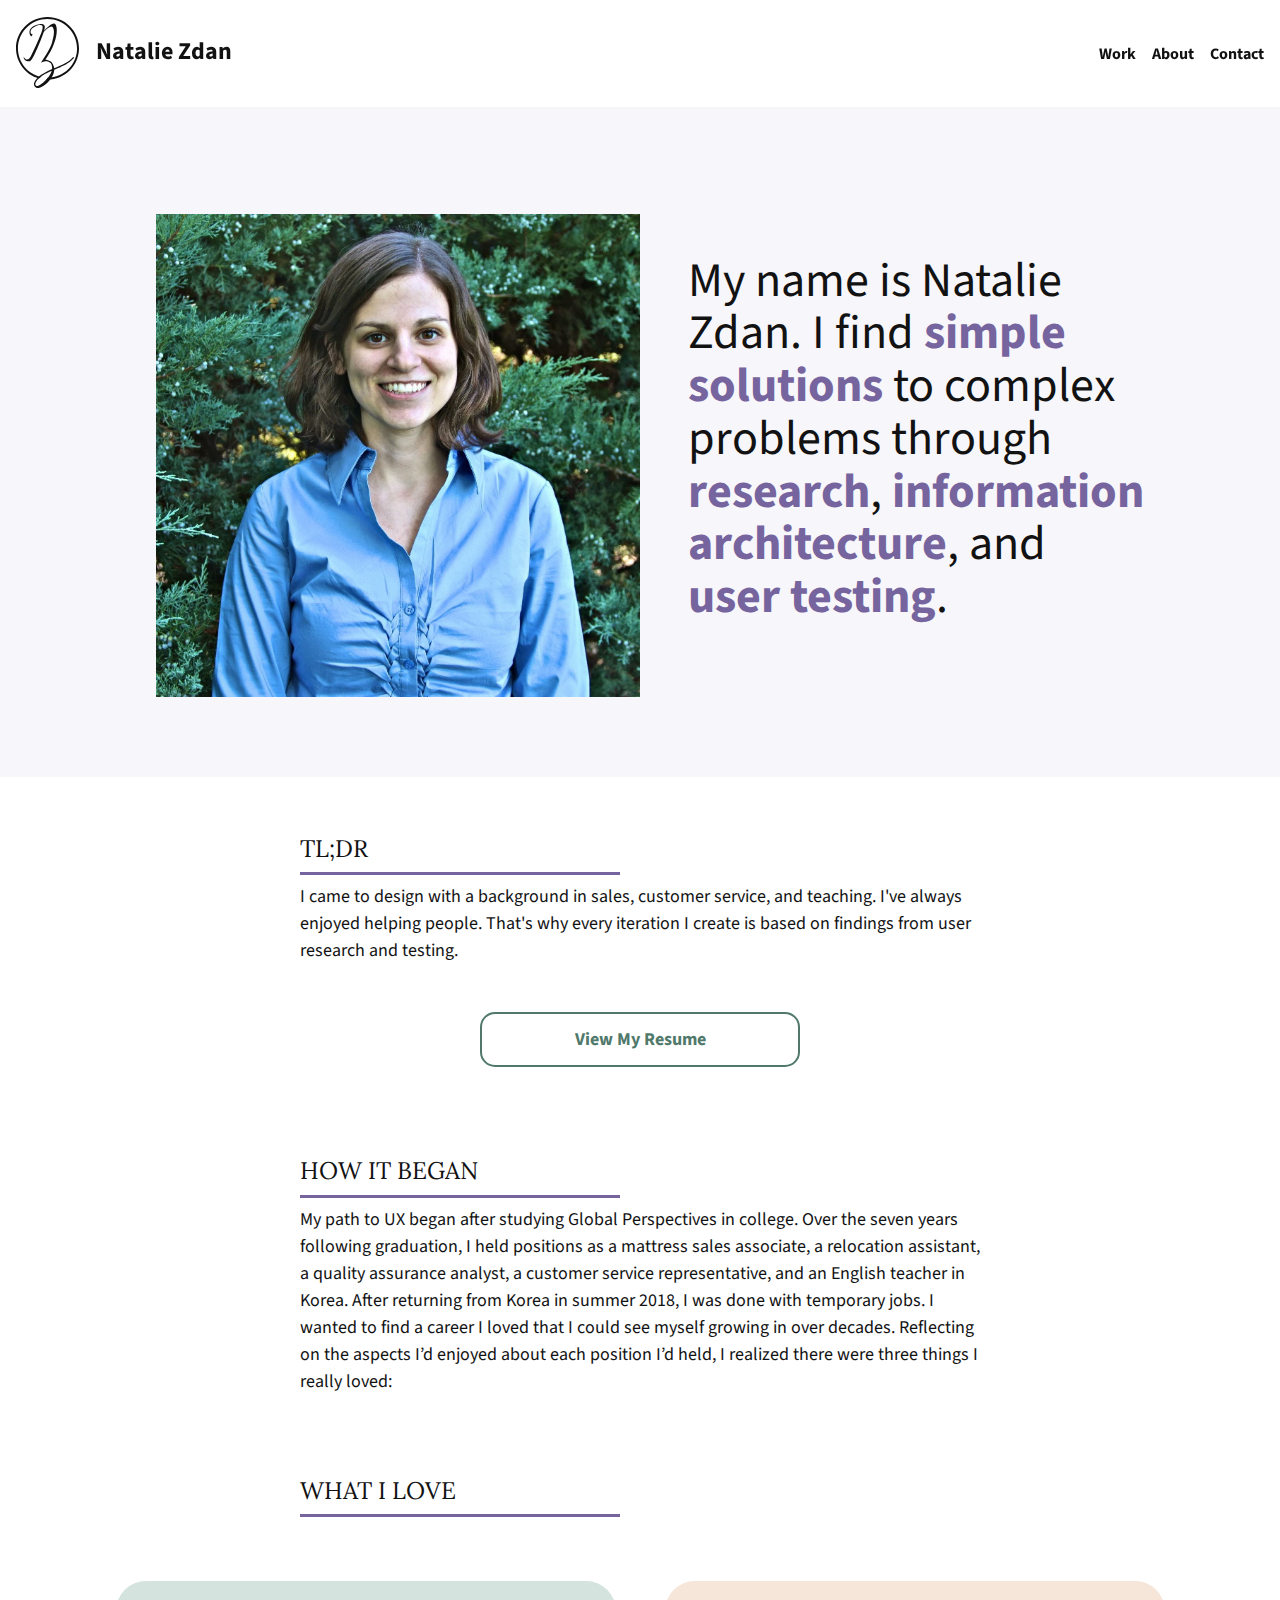
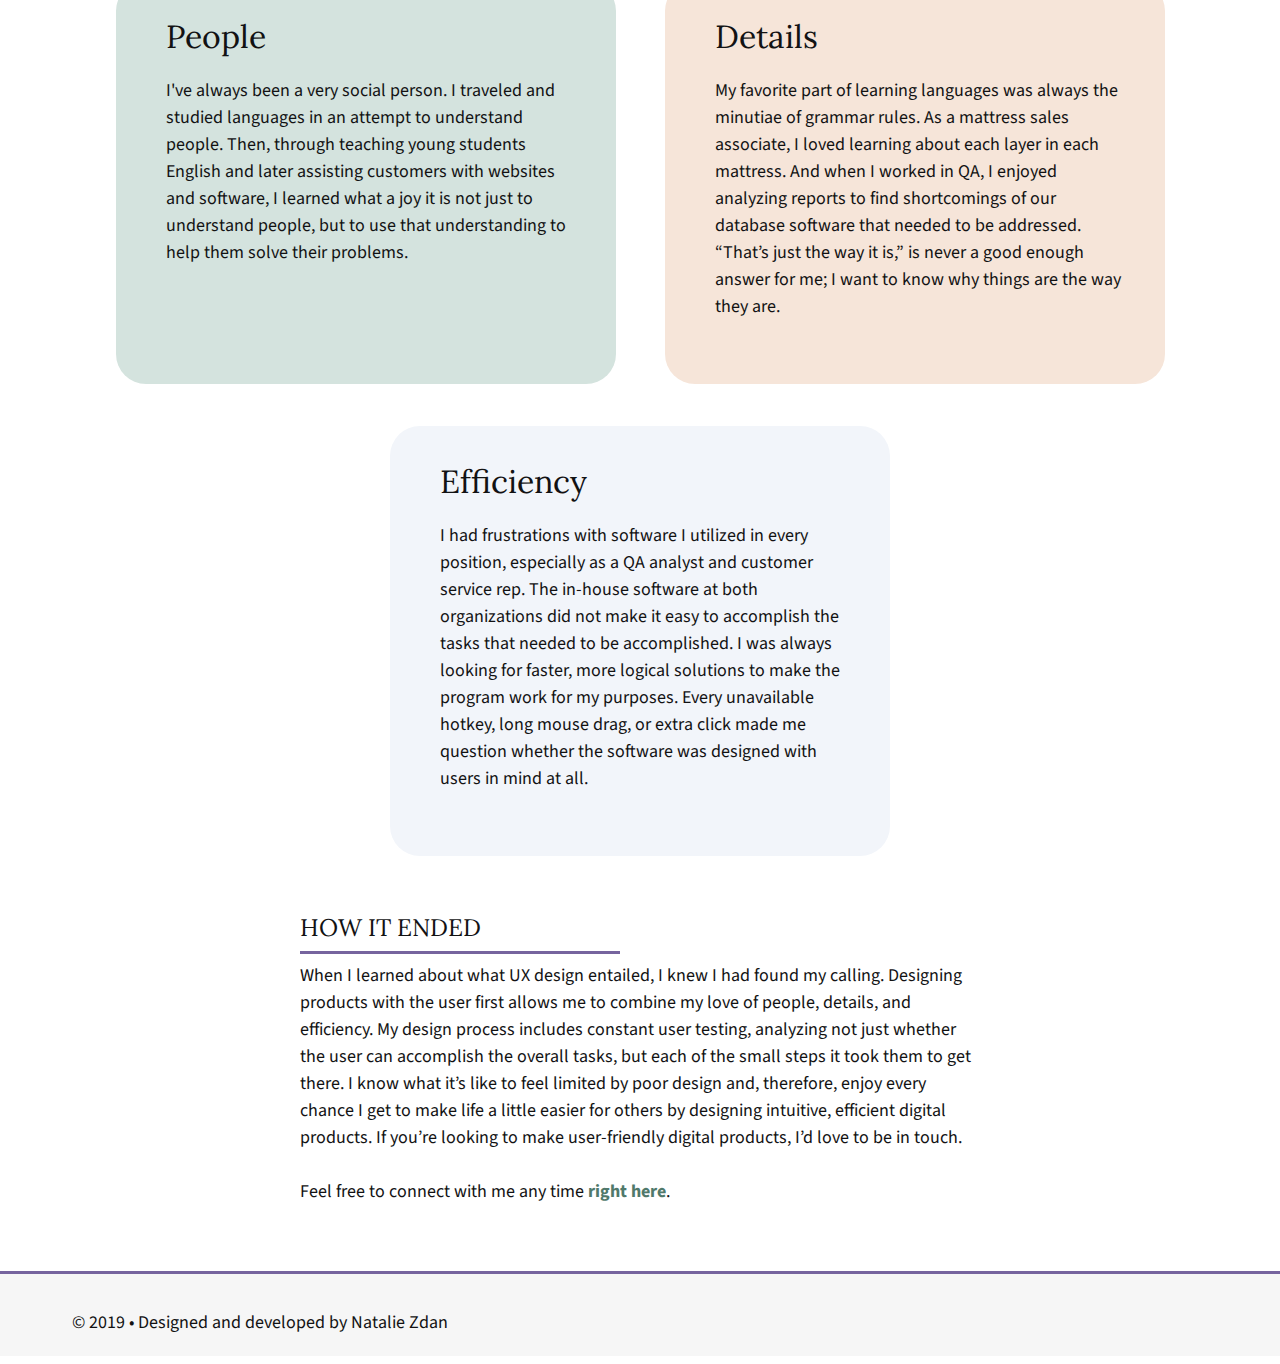
==== bio.html @ b299883f "added placeholder text to form and updated bio so picture was on left" ====
<!DOCTYPE html>
<html lang="en" dir="ltr">

<head>
    <meta charset="utf-8">
    <meta name="viewport" content="width=device-width, initial-scale=1.0">
    <title>Natalie Zdan | UX Designer</title>
    <link rel="stylesheet" type="text/css" href="css/reset.css">
    <link rel="stylesheet" type="text/css" href="css/style.css">
    <link href="https://fonts.googleapis.com/css?family=Lora:400,700|Source+Sans+Pro:400,700" rel="stylesheet">
    <link rel="stylesheet" href="https://use.fontawesome.com/releases/v5.6.3/css/all.css" integrity="sha384-UHRtZLI+pbxtHCWp1t77Bi1L4ZtiqrqD80Kn4Z8NTSRyMA2Fd33n5dQ8lWUE00s/"
        crossorigin="anonymous">
    <!-- Favicon -->
    <link rel="shortcut icon" type="image/x-icon" href="images/anz-logo.png">
    <!-- Global site tag (gtag.js) - Google Analytics -->
    <script async src="https://www.googletagmanager.com/gtag/js?id=UA-134152221-1"></script>
    <script>
        window.dataLayer = window.dataLayer || [];

        function gtag() {
            dataLayer.push(arguments);
        }
        gtag('js', new Date());

        gtag('config', 'UA-134152221-1');
    </script>

</head>

<body>
    <div class="container">
        <!--Nav Bar Navigation-->
        <nav>
            <a class="logo" href="index.html">
                <img src="images/Logo.svg" alt="natalie logo">
                <p class="name"> Natalie Zdan </p>
            </a>
            <ul class="nav-links">
                <li><a href="index.html#projects">Work</a></li>
                <li><a class="active" href="bio.html">About</a></li>
                <li><a href="contact.html">Contact</a></li>
            </ul>
        </nav>
        <main class="bio">
            <section class="bio-title-section">
                <img class="headshot" src="images/headshot.jpg" alt="photo of Natalie">
                <p>My name is Natalie Zdan. I find <b>simple solutions</b> to complex problems through <b>research</b>,
                    <b>information architecture</b>,
                    and <br><b>user testing</b>.</p>

            </section>
            <section class="bio-container">
                <div class="headline bio-section">
                    <div class="tldr begin-end">
                        <h2>tl;dr</h2>

                        <p>I came to design with a background in sales, customer service, and teaching. I've always
                            enjoyed helping people. That's why every iteration I create is based on findings from user
                            research and testing.
                            <a class="button resume" href="resume.pdf" target="_blank">View My Resume</a>
                    </div>
                    <div class="it-began begin-end">
                        <h2>how it began</h2>

                        <p>My path to UX began after studying Global Perspectives in college. Over the seven years
                            following graduation, I held positions as a mattress sales associate, a relocation
                            assistant, a
                            quality assurance analyst, a customer service representative, and an English teacher in
                            Korea.

                            After returning from Korea in summer 2018, I was done with temporary jobs. I wanted to find
                            a
                            career I loved that I could see myself growing in over decades.

                            Reflecting on the aspects I’d enjoyed about each position I’d held, I realized there were
                            three
                            things I really loved:</p>
                    </div>
                </div>
                <div class="headline">
                    <h2>What i love</h2>

                </div>
                <div class="circles-container">
                    <div class="circle love-1">
                        <h3>People</h3>
                        <p>I've always been a very social person. I traveled and studied languages in an attempt to
                            understand people. Then, through
                            teaching young students English and later assisting customers with websites and
                            software, I learned what a joy it is not just to understand people, but to use that
                            understanding to help them solve their problems.
                        </p>
                    </div>
                    <div class="circle love-2">
                        <h3>details</h3>
                        <p>My favorite part of learning languages was always the minutiae of grammar rules. As a
                            mattress sales associate, I loved learning about each layer in each mattress. And when
                            I worked in QA, I enjoyed analyzing reports to find shortcomings of our database
                            software that needed to be addressed. “That’s just the way it is,” is never a good
                            enough answer for me; I want to know why things are the way they are.
                        </p>
                    </div>
                    <div class="circle love-3">
                        <h3>efficiency</h3>
                        <p> I had frustrations with software I utilized in every position, especially as a QA analyst
                            and customer service rep. The in-house software at both organizations did not make it easy
                            to
                            accomplish the tasks that needed to be accomplished. I was
                            always looking for faster, more logical solutions to make the program work for my
                            purposes. Every unavailable hotkey, long mouse drag, or extra click made me question
                            whether the software was designed with users in mind at all.
                        </p>
                    </div>
                </div>
                <div class="headline case-study">
                    <div class="begin-end bio-conc">
                        <h2>how it ended</h2>

                        <p>When I learned about what UX design entailed, I knew I had found my calling. Designing
                            products
                            with the user first allows me to combine my love of people, details, and efficiency. My
                            design
                            process includes constant user testing, analyzing not just whether the user can accomplish
                            the
                            overall tasks, but each of the small steps it took them to get there.

                            I know what it’s like to feel limited by poor design and, therefore, enjoy every chance I
                            get
                            to make life a little easier for others by designing intuitive, efficient digital products.

                            If you’re looking to make user-friendly digital products, I’d love to be in touch. <br><br>Feel
                            free to
                            connect with me any time <a href="contact.html">right here</a>.
                        </p>
                    </div>
                </div>
            </section>
        </main>
        <footer>

            <ul>
                <li><a href="https://www.linkedin.com/in/nataliezdan/" target="_blank"><i class="fab fa-linkedin"
                            aria-hidden="true"></i></a></li>
                <li><a href="https://github.com/thisisnataliessn" target="_blank"><i class="fab fa-github" aria-hidden="true"></i></a></li>
                <li><a href="https://twitter.com/nataliezdan" target="_blank"><i class="fab fa-twitter" aria-hidden="true"></i></a></li>
                <li><a href="mailto:natalie.zdan@gmail.com" target="_blank"><i class="fas fa-envelope" aria-hidden="true"></i></a></li>
            </ul>
            <p>© 2019 • Designed and developed by Natalie Zdan</p>
        </footer>
    </div>
    <script src="https://code.jquery.com/jquery-3.3.1.min.js"></script>
    <script src="js/main.js"></script>
</body>

</html>
---- css/style.css ----
* {
    box-sizing: border-box;
    /* outline: 1px solid red; */
}

/*GLOBAL COLORS*/
:root {
    --purple: #76649E;
    --link-color: #50796B;
    --light-green: #D4E3DE;
    --gray-white: #f6f6f6;
    --light-orange: #F6E5D9;
    --light-blue: #F2F5FA;
    --black: #121213;
}

body {
    color: var(--black);
    width: 100%;
}

body .bio,
body .case-study {
    background-color: #ffffff;
}

html {
    font-size: 10px;
    font-family: 'Source Sans Pro', Helvetica, sans-serif;
}

p {
    font-size: 1.8rem;
    line-height: 1.5;
    padding-top: .8rem;
    padding-bottom: 2.4rem;
}

a {
    color: var(--link-color);
    font-weight: 700;
    text-decoration: none;
    position: relative;
}

a::before {
    content: "";
    width: 100%;
    height: 0;
    background: #A1C1B6;
    position: absolute;
    /* left: -.4rem; */
    bottom: -.4rem;
    z-index: -1;
    transition: .4s all;
}

/* nav.active li {
    background-color: #CBC0E3;
} */

.circle {
    background-color: var(--light-green);
    border-radius: 3rem;
    grid-column: 3/7;
    margin-top: 1.6rem;
    padding-top: 5.6rem;
    text-align: center;
}

.circle h3 {
    font-size: 3.2rem;
    font-family: "Lora", "Times New Roman", serif;
    margin: 0 auto;
    text-transform: capitalize;
}


hr {
    border: none;
    height: 3px;
    width: 24rem;
    /* background-color: var(--purple); */
    text-align: left;
    margin: 0 auto 0 0;
    /* margin-bottom: 1.6rem; */
}

img {
    max-width: 100%;
    height: auto;
}

li b,
p b {
    font-weight: 700;
    color: var(--purple);
}

/* .black-bold {
    font-weight: 700;
    color: var(--black);
} */

.shadow {
    box-shadow: 0px 8px 12px rgba(0, 0, 0, 0.15);

}

/* Need to make these open in new tab when they go external */
.button {
    background-color: #ffffff;
    border: 2px solid var(--link-color);
    border-radius: 1.5rem;
    font-size: 1.8rem;
    line-height: 120%;
    padding: 1.5rem;
    text-decoration: none;
    text-transform: capitalize;
    text-align: center;
    width: 75%;
    margin: auto;
    transition: .5s all;
}

.button:hover {
    background-color: var(--link-color);
    color: #ffffff;
}


/*CSS Grid + layout - mobile first*/
/* .container {
    display: grid;
    grid-template-rows: 85px auto;
    grid-template-columns: minmax(16px, auto) repeat(6, minmax(30px, 100px)) minmax(16px, auto);
    grid-column-gap: 16px;
} */

nav {
    grid-row: 1 / span 1;
    grid-column: 1 /span 8;

}

main {
    grid-row: 2 / span 1;
    grid-column: 1 / 9;
}

.hero {
    grid-column: 1 /span 8;
    display: grid;
    grid-template-columns: minmax(1.6rem, auto) 1fr minmax(1.6rem, auto);
    max-width: 70rem;
    margin: auto;
}


.hero a:hover::before {
    height: .8rem;
}

.hero h1,
.hero p,
.hero h2 {
    max-width: 64rem;
    grid-column: 2;
}


/* .chevron {
    margin: 16rem 50% 8rem 50%;
} */

.project {
    background-color: var(--light-blue);
    grid-row: 2 / span 1;
    grid-column: 1 /span 8;
    padding-left: 16px;
    padding-right: 16px;
    padding-top: 80px;
    padding-bottom: 80px;
    text-align: center;
}

.prephub-screenshot {
    padding-top: 42px;
    height: auto;
    width: 100%;
    max-width: 700px;
}

.busybus-screenshot {
    height: auto;
    max-height: 50rem;
    width: auto;
}

.project hr {
    text-align: center;
    margin: .8rem auto;
}

.hero {
    padding-top: 8rem;
    padding-bottom: 8rem;
}

.hero h1,
.hero h2 {
    font-size: 4.2rem;
    line-height: 125%;
    font-family: 'Lora', 'Times New Roman', serif;
}


.hero h1 span,
.hero h2 span {
    color: var(--purple);
}

.hero p {
    font-size: 2.4rem;
    padding-top: 8rem;
}


.project h1 {
    font-size: 3.2rem;
    line-height: 1.5;
    padding-top: 4.2rem;

    font-weight: 500;
    color: var(--black);
    border-bottom: 3px solid var(--purple);
    max-width: 24rem;
    margin: 0 auto;
}

.project h2 {
    font-family: "Lora", "Times New Roman", serif;
    font-size: 3.2rem;
    line-height: 125%;
    font-weight: 500;
    padding-top: 1.6rem;
    color: var(--black);
}

.project p {
    font-size: 2rem;
    padding-top: 1.6rem;
    padding-bottom: 4.2rem;
    font-weight: 500;
    color: var(--black);
}

.busybus {
    background-color: var(--light-orange);
}



/* Nav */
nav {
    background-color: rgba(255, 255, 255, .97);
    border-bottom: 3px solid var(--gray-white);
    font-size: 1.6rem;
    position: sticky;
    display: flex;
    justify-content: space-between;
    align-items: center;
    padding: 1.6rem;
    top: 0;
    z-index: 5;
}

nav ul {
    list-style-type: none;
    display: grid;
    grid-template-columns: auto auto auto;
    grid-gap:1.6rem;

}

nav li {

    /* display: inline-block;
  
    text-align: center; */

}

nav li a:hover:before {
    height: .6rem;
}

nav .logo {
    display: inline;
}

nav a {
    color: var(--black);
}


.name {
    visibility: hidden;
    display: inline-block;
    width: 20rem;
    position: absolute;
    top: 10px;
    left: 80px;
    font-size: 2.4rem;
    /* font-weight: 500; */


}

.name a:hover {
    color: var(--black);
}


/*Footer*/
footer {
    position: relative;
    background-color: var(--gray-white);
    grid-column: 1 / 9;
    border-top: 3px solid var(--purple);
    font-size: 25px;
    text-align: right;
    padding-top: 3.2rem;
    height: 8.5rem;
    padding-right: 16px;
    grid-template-rows: 1fr 1fr 1fr;
}

footer ul {
    grid-row: 2;
    display: grid;
    grid-template-columns: repeat(4, 1fr);
    grid-template-rows: 6rem;
    align-items: center;
    justify-items: center;
    float: right;

}

footer p {
    display: none;
    left: 1.6rem;
    line-height: 1;
    padding-bottom: 0;
    grid-row: 2;
}

footer li {
    display: inline-block;
    grid-row: 1;
    opacity: .7;
    min-width: 6rem;
    height: 5rem;

}

footer a {
    color: var(--black);
    transition: .5s all ease-in-out;
}


footer a:hover {
    color: var(--link-color);
    font-size: 3.2rem;
}


/*Case study main classes*/
.case-study h2 {
    font-family: "Lora", "Times New Roman", serif;
    line-height: 2.8rem;

}

.case-study ul {
    list-style-type: disc;
    list-style-position: inside;
}


.case-study li,
.case-study p {
    font-size: 1.8rem;
    line-height: 1.5;
    /* margin-left: 1.6rem; */
}

.user-surveys li {
    font-size: 1.8rem;
    line-height: 2.2rem;
    margin-left: 1.6rem;
    padding-top: 1.6rem;
}

.headline {
    grid-column: 2 / 8;
    padding-top: 5.6rem;
}

.headline h2 {
    line-height: 1.3;
    max-width: 32rem;
    border-bottom: .3rem solid var(--purple);
    padding-bottom: .8rem;
    font-size: 2.4rem;
    text-transform: uppercase;
    font-family: "Lora", "Times New Roman", serif;
}

.main-topics {
    display: grid;
    grid-template-columns: minmax(1px, auto) repeat(6, minmax(30px, 100px)) minmax(1px, auto);
    grid-column-gap: 16px;
}

.main-topics h1 {
    grid-column: 2/7;
    font-size: 4rem;
    margin-top: .8rem;
    margin-bottom: 4rem;

}

/* Case Study sections */

.branding-intro-container {
    position: relative;
    width: 100%;
}

.branding-intro-container p {
    background-color: var(--gray-white);
    border-radius: 3rem;
    margin: 1rem 2rem 0 2rem;
    padding: 1.6rem 3.2rem;
    padding-bottom: 1.8rem;
}

.branding-details-container {
    grid-column: 1/9;
    position: relative;
    display: grid;
    grid-template-columns: minmax(1px, auto) repeat(6, minmax(30px, 100px)) minmax(1px, auto);
    grid-column-gap: 16px;
}

.circles-container {
    grid-column: 2/8;
    display: grid;
    grid-template-columns: minmax(1px, auto) repeat(6, minmax(30px, 100px)) minmax(1px, auto);
    grid-column-gap: 16px;
    padding-top: 1.6rem;
}

.branding-details-container p {
    grid-column: 2/8;
}

.comp-analysis {
    grid-column: 1/9;
    position: relative;

    display: grid;
    grid-template-columns: minmax(1px, auto) repeat(6, minmax(30px, 100px)) minmax(1px, auto);
    grid-column-gap: 16px;
}

.comp-analysis h2,
.comp-analysis hr,
.comp-analysis p {
    grid-column: 2 / 8;
}

.comp-analysis .button {
    grid-column: 3/7;
    margin-top: 2.4rem;
}

.comp-matrix {
    grid-column: 2/8;
    justify-content: space-around;
    border-bottom: solid .6rem var(--purple);
    border-radius: 1rem;
    margin-bottom: 2.4rem;
    margin-top: 1.6rem;
    width: 100%;
    height: auto;
    padding: 1.6rem;
}

.conc {
    padding-bottom: 4.2rem;
}

.conc h1 {
    line-height: 125%;
    max-width: 20rem;
}

.dashboard-wireframe {
    grid-column: 2/8;
    margin-top: 2.4rem;
    width: 100%;
    height: auto;

}

.flow-container {
    position: relative;
    width: 100%;
}

.flow-summary {
    background-color: var(--light-green);
    border-radius: 3rem;
    margin: 1rem 2rem 0 2rem;
    padding-left: 3.2rem;
    padding-right: 3.2rem;
    padding-top: .8rem;
}


.flow {
    margin-top: 2.4rem;
    width: 100%;
    height: auto;
}

.frustrations {
    background-color: var(--gray-white);
    border-radius: 5rem;
    margin-bottom: 3.2rem;
    padding: 2.4rem 3.2rem;
}

.frustrations span {
    color: var(--purple);
    font-weight: 700;
}





.hi-fi-img img {
    width: 100%;
    height: auto;
}



.hifi-menu-img {
    max-width: 24rem;
}

.hifi-modal-img {
    max-width: 40rem;
}

.hi-fi-mocks {
    position: relative;
    background-color: var(--gray-white);
    margin-top: 0rem;
    padding-bottom: 4rem;

    grid-column: 1/9;
    display: grid;
    grid-template-columns: minmax(1px, auto) repeat(6, minmax(30px, 100px)) minmax(1px, auto);
    grid-column-gap: 16px;
}

.hi-fi-mocks h2,
.hi-fi-mocks hr,
.hi-fi-mocks p,
.hi-fi-mocks .grid-view,

.hi-fi-mocks .hover-screenshot,
.hi-fi-mocks .carousel {
    grid-column: 2/8;
}

.hi-fi-mocks .left-nav {
    width: 200%;
}

.hi-fi-mocks .left-nav-1 {
    margin-top: 50%;
    grid-column: 3/4;

}

.hi-fi-mocks .left-nav-2 {
    grid-column: 5/6;

}

.carousel-cell {
    margin-right: 5rem;
}

.hi-fi-mocks .button {
    grid-column: 3/7;
    margin-top: 2.4rem;
    margin-bottom: 2.4rem;
}

.icons-img {
    width: 100%;
    height: auto;
    opacity: 0.5;
}

.letter {
    padding-top: 0;
    padding-left: 4rem;
}

.number {
    font-size: 2.4rem;
}

.style-guide {
    grid-column: 2/8;
    margin-top: 3.2rem;
    width: 100%;
    height: auto;
    padding: 1.6rem 0;
    border-radius: 2rem;
}

.key-takeaways {
    background-color: var(--light-orange);
    grid-column: 1/9;
    display: grid;
    grid-template-columns: minmax(1px, auto) repeat(6, minmax(30px, 100px)) minmax(1px, auto);
    grid-column-gap: 16px;
    padding-bottom: 4rem;
}

.key-takeaways h2,
.key-takeaways hr,
.key-takeaways p {
    grid-column: 2 / 8;
}

.landing-wire {
    grid-column: 4/span 3;
    margin-top: 2.4rem;
    width: 60%;

}

.landing-wire-container {
    display: none;
}

.hi-fi-img {
    margin-bottom: 4.8rem;
}

.personas {
    grid-column: 1/9;
    position: relative;
    display: grid;
    grid-template-columns: minmax(1px, auto) repeat(6, minmax(30px, 100px)) minmax(1px, auto);
    grid-column-gap: 16px;
}

.persona img {
    border-radius: 4rem;
}

.personas h4 {
    font-size: 2.4rem;
    font-weight: 700;
    padding-bottom: .8rem;
    padding-top: 1.6rem;
}

.personas h5 {
    font-size: 1.8rem;
}

.personas h6 {
    font-weight: 700;
    font-size: 2.4rem;
    padding-bottom: .8rem;
    padding-top: 1.6rem;
}


.personas h2,
.personas hr,
.personas p {
    grid-column: 2 / 8;
}

.personas .button {
    grid-column: 3/7;
}

.persona {
    /* border: 3px dotted var(--purple); */
    border-radius: 3rem;
    grid-column: 3/7;
    margin-bottom: 4.8rem;
    margin-top: 2.1rem;
    padding: 3.2rem 1rem 3.2rem 1rem;
    text-align: center;
    border-bottom: solid .6rem var(--purple);
    border-radius: 1rem;
}

.persona ul {
    display: inline-block;
    text-align: left;
    width: 100%;
    padding-left: 1.6rem;
    padding-right: 1.6rem;
}

.pref-testing {
    grid-column: 1/9;
    display: grid;
    grid-template-columns: minmax(1px, auto) repeat(6, minmax(30px, 100px)) minmax(1px, auto);
    grid-column-gap: 16px;
    padding-bottom: 0;
}

.pref-testing h2,
.pref-testing hr,
.pref-testing p {
    grid-column: 2/8;
}


.pref-test-1 {
    position: relative;
    background-color: var(--light-green);
    padding-top: 4rem;
    padding-bottom: 4rem;
    margin-bottom: 1.6rem;
    grid-column: 1/9;
    display: grid;
    grid-template-columns: minmax(1px, auto) repeat(6, minmax(30px, 100px)) minmax(1px, auto);
    grid-column-gap: 16px;
}


.pref-test-2 {
    padding-top: 4rem;
    position: relative;
    background-color: var(--light-orange);
    grid-column: 1/9;
    display: grid;
    grid-template-columns: minmax(1px, auto) repeat(6, minmax(30px, 100px)) minmax(1px, auto);
    grid-column-gap: 16px;
    padding-bottom: 4rem;
}

.pref-test-img {
    grid-column: 2/8;
    height: auto;
    width: 125%;
    box-shadow: none;

}

.pref-test-a {
    grid-column: 2 /5;
    margin-left: 10%;
}

.pref-test-b {
    grid-column: 5/8;
    margin-left: -30%;
    padding-top: 16rem;
}

.prephub-logo {
    padding-top: 4.2rem;
}


.section-separator-hr {
    grid-column: 2 / 8;
    background-color: var(--purple);
    width: 100%;
    margin-top: 16rem;
    height: 4px
}

.title-section {
    background-color: var(--light-blue);
    display: grid;
    grid-template-columns: minmax(1px, auto) repeat(6, minmax(30px, 100px)) minmax(1px, auto);
    grid-column-gap: 16px;
}

.title-section p {
    padding-top: 1.6rem;
    padding-bottom: 4.8rem;
    font-size: 2.4rem;
    line-height: 125%;
    max-width: 50rem;
    margin: auto;
}

.title-section .study-intro {
    grid-column: 2/8;
    text-align: center;
}

.title-section .prephub-screenshot {
    grid-column: 2/8;
}

.user-surveys{
    padding-bottom: 4rem;

}

.user-surveys .circles-container {
    padding-bottom: 4.8rem;
}

.user-surveys h3 {
    font-size: 4.8rem;

}

.user-surveys h4 {
    font-size: 3.4rem;
    font-family: "Lora", "Times New Roman", serif;
    line-height: 125%;
}

.user-surveys .circle p {
    max-width: 180px;
    margin: 0 auto;
}

.user-surveys .circle {
    padding-bottom: 3.2rem;
}

.stat-2 {
    background-color: var(--light-orange);
}

.stat-3 {
    background-color: var(--light-blue);
}

.prephub-video-container {
    grid-column: 2 / 8;
    margin-top: 2.4rem;
    position: relative;
    overflow: hidden;
    padding-top: 56.25%;
    margin-top: 5.6rem;
}

.prephub-video {
    position: absolute;
    top: 0;
    left: 0;
    width: 100%;
    height: 100%;
    border: 0;
}

.wireframes {
    background-color: var(--light-blue);
    grid-column: 1/9;
    display: grid;
    grid-template-columns: minmax(1px, auto) repeat(6, minmax(30px, 100px)) minmax(1px, auto);
    grid-column-gap: 16px;
    padding-bottom: 4rem;

}

.wireframes h2,
.wireframes hr,
.wireframes .wf-text,
.wireframes ul {
    grid-column: 2 / 8;
}

.wireframes .button {
    grid-column: 3/7;
    margin-top: 4.8rem;
    margin-bottom: 2.4rem;
}

.wireframes .arrow-down {
    grid-column: 4/6;
    margin: 0 auto;
    padding-top: 3.2rem;
    font-weight: 700;
    font-size: 4.2rem;
}


/*BusyBus Case Study*/

.title-section .busybus-screenshot {
    grid-column: 1/9;
    margin: 1.6rem auto;
}


/*Bio Page*/


.bio-container {
    display: grid;
    grid-template-columns: minmax(1px, auto) repeat(6, minmax(30px, 100px)) minmax(1px, auto);
    grid-column-gap: 16px;
}

.bio-title-section {
    text-align: center;
    background-color: #f7f6fa;
}

.bio-title-section p {
    font-size: 3.2rem;
    margin: 0 auto;
    padding-top: 1.6rem;
    line-height: 1.1;
    
}

.bio-conc a:hover::before {
    height: .6rem;
    z-index: 1;
}

.bio .resume {
    display: flex;
    justify-content: space-around;
    max-width: 32rem;
    margin-top: 4.8rem;
}

.bio .it-began {
    padding-top: 6.4rem;
}


.link-hover:hover::before {
    height: .8rem;
}

.bio .circle {
    grid-column: 1/9;
    text-align: left;
    border-radius: 3rem;
    padding: 4rem 1.6rem;
}

.bio .circle p {
    line-height: 1.5;
    margin-top: 1.6rem;
}

.bio-conc {
    padding-bottom: 4.2rem;
}

.headshot {
    height: auto;
    width: 50%;
    max-width: 50rem;
    margin-top: 2.4rem;
}

.love-2 {
    background-color: var(--light-orange);
}

.love-3 {
    background-color: var(--light-blue);
}

/*Contact screen*/
/* .contact {
    background-color: red;
} */
.contact {
    margin: 1.6rem;
}
.contact-intro{
    padding-top: 4.8rem;
    margin:  auto;
    max-width: 48rem;
    text-align: center;
    line-height: 1.25;
}

.contact-intro h1 {
    font-family: "Lora", "Times New Roman", serif;
    font-size: 4.2rem;
}

.contact-intro p {
    font-size: 2.4rem;
    padding-top: 4rem;
    /* border-bottom: 3px solid var(--purple); */
}

.contact span {
    color: var(--purple);
}

form {
    max-width: 50rem;
    margin: auto; 
    margin-top: 4.8rem;
}
.formgroup{
    position: relative;
    padding: 15px 0 0;
    margin-top: 10px;
}

.formfield {
    font-family: inherit;
    width: 100%;
    border: 0;
    border-bottom: 1px solid var(--gray-white);
    outline: 0;
    font-size: 16px;
    color: var(--black);
    padding: 7px 0;
    /* background: transparent; */
    transition: border-color .1s;
  }
  
  .formfield::placeholder {
    color: transparent;
  }
  
  .formfield:placeholder-shown ~ .formlabel {
    font-size: 16px;
    cursor: text;
    top: 20px;
  }
  
  .formfield:focus::placeholder  {
      color: rgba(0,0,0, .4);
  }

  label, .formfield:focus ~ .formlabel {
    position: absolute;
    top: 0;
    display: block;
    transition: 0.1s;
    font-size: 12px;
    font-weight: bold;
    color: var(--black);
  }
  
  .formfield:focus ~ .formlabel {
    color: var(--purple);
  }
  
  .formfield:focus {
    padding-bottom: 6px;
    border-bottom: 2px solid var(--purple);
  }
  
  .formbutton {
    margin: 2% 25% 0 25%;
    padding: 0;
  }
  
  form .button {
      color: var(--link-color);
      font-weight: 700;
      margin-bottom: 8rem;
      margin-top: 4.8rem;
  }
  
  /* .button {
    width: 150px;
    border: 1px solid rgba(0,0,0,.4);
    font-weight: 700;
    font-size: 1em;
    padding: 10px;
    cursor: pointer;
    background: #9e9c9c;
    border-radius: 20px;
  }
  
  .button:hover {
    background: #009800;
    border: 1px solid rgba(0,152,0,.6);
    box-shadow: 0 5px 10px rgb(0,0,0,.5);
  } */
  


/*tablet*/
@media screen and (min-width:768px) {



    .name {
        visibility: visible;
    }

    .hero h1 {
        font-size: 7.2rem;
    }

    footer ul {
        position: absolute;
        top: 3rem;
        right: 6rem;

    }

    footer p {
        display: block;
        position: absolute;
        left: 6rem;
    }


    /*Homepage tablet*/
    .hero {
        padding-top: 8rem;
        padding-bottom: 8rem;
    }

    .hero h1 {
        line-height: 120%;
    }


    .project {
        padding-left: 60px;
        padding-right: 60px;
    }

    .project h2 {
        max-width: 50rem;
        margin: 0 auto;
    }

    /*PrepHub case study tablet*/
    .branding-intro-container p {
        position: absolute;
        bottom: -24%;
    }

    .branding-details-container {
        margin-top: 8rem;
    }

    .flow-summary {
        position: absolute;
        bottom: -24%;
    }

    .circle {
        border-radius: 3rem;
        margin-top: 0rem;
        padding-top: 2.4rem;
        padding-bottom: 2.4rem;
    }

    .personas .angela {
        grid-column: 2/5;
    }

    .personas .kim {
        grid-column: 5/8;
    }

    .stat-1 h3,
    .stat-2 h3,
    .stat-3 h3 {
        padding-top: 2.4rem
    }

    .user-surveys .stat-1 {
        grid-column: 1/4;
        margin-left: -4rem;
        margin-right: 4rem;
    }

    .user-surveys .stat-2 {
        grid-column: 4/6;
        margin-left: -1.6rem;
        margin-right: -1.6rem;
    }


    .stat-2 p {
        padding-right: 2rem;
        padding-left: 2rem;
    }


    .user-surveys .stat-3 {
        grid-column: 6/9;
        margin-left: 4rem;
        margin-right: -4rem;
    }

    .wireframes {
        margin-top: 10.4rem;
    }

    /*Busybus case study tablet*/


    /*Bio tablet*/


    .bio-title-section {
        display: grid;
        grid-template-columns: 1fr 1fr;
        align-items: center;     
        padding: 8rem 1.6rem;

    }

    .bio-title-section p {
        font-size: 4rem;
        grid-column: 2;
 
        margin-left: 3.2rem;
        text-align: left;
        justify-self: start;
        max-width: 40rem;
        padding-left: 1.6rem;
        
    }

    .bio .circle {
        max-width: 50rem;
        margin: 0 .8rem;
        padding-left: 5rem;
        padding-right: 4rem;
    }

    .bio .circles-container {
        grid-column: 1/9;
        margin-top: 4.8rem;
        display: grid;
        grid-template-columns: minmax(40px, 72px) auto .1rem auto minmax(40px, 72px);
        grid-template-rows: auto;
        grid-gap: 1.6rem;
        grid-row-gap: 4.2rem;
    }

    .headshot {
        width: 100%;
        grid-column: 1;
        padding-left: 1.6rem;
        justify-self: end;
       
    }

    .circles-container .love-1 {
        grid-column: 2/3;
        justify-self: end;
    }


    .circles-container .love-2 {
        grid-column: 4/5;
    }


    .circles-container .love-3 {
        grid-column: 2/5;
        grid-row: 2;
        margin: auto;

    }

    .comp-matrix {
        grid-column: 3/7;

    }

}


/*desktop*/
@media screen and (min-width: 1224px) {

    .container {
        grid-column-gap: 72px;
    }




    footer ul {
        right: 7.2rem;
    }

    footer p {
        left: 7.2rem;
    }

    /*Homepage desktop*/

    .project {
        padding-top: 8.0rem;
    }

  
    /*Prephub case study desktop*/
    .pref-test-1 {
        grid-template-columns: minmax(20rem, auto) minmax(40rem, 50rem) 1.6rem minmax(40rem, 50rem) minmax(20rem, auto);
        grid-gap: 0px;
    }

    .pref-test-2 {
        grid-template-columns: minmax(20rem, auto) minmax(40rem, 50rem) 1.6rem minmax(40rem, 50rem) minmax(20rem, auto);
        grid-gap: 0px;
    }

    .pref-test-img {
        margin: 0 auto;
        width: 100%;
        max-width: 50rem;
        box-shadow: 0px 8px 12px rgba(0, 0, 0, 0.15);
    }


    .pref-test-a {
        grid-column: 2;
        grid-row: 2;
    }

    .pref-test-b {
        grid-column: 4;
        grid-row: 2;
        padding-top: 0rem;
    }

    .roles-etc .roles {
        grid-column: 2/4;
    }

    .roles-etc .deliverables {
        grid-column: 4/6;
    }

    .roles-etc .tools {
        grid-column: 6/8;
    }

    .roles-etc hr {
        width: 20rem;
    }

    /* .roles-etc .problem {
        grid-column: 2/5;
    }

    .roles-etc .solution {
        grid-column: 5/8;
    } */
    /*Bio desktop*/

    .bio-title-section p {
        font-size: 4.8rem;
        max-width: 50rem;
        line-height: 1.1
        ;
    }

    /* .bio .circle {

        padding-top: 12rem;
        padding-bottom: 12rem;
        margin-top: 0rem;
    }

    .circles-container .love-1 {
        margin: 0 .8rem 0 auto;
    }

    .circles-container .love-3 {
        grid-column: 3;
        grid-row: 1;
        padding-right: 4rem;
        padding-top: 12rem;

    } */



}
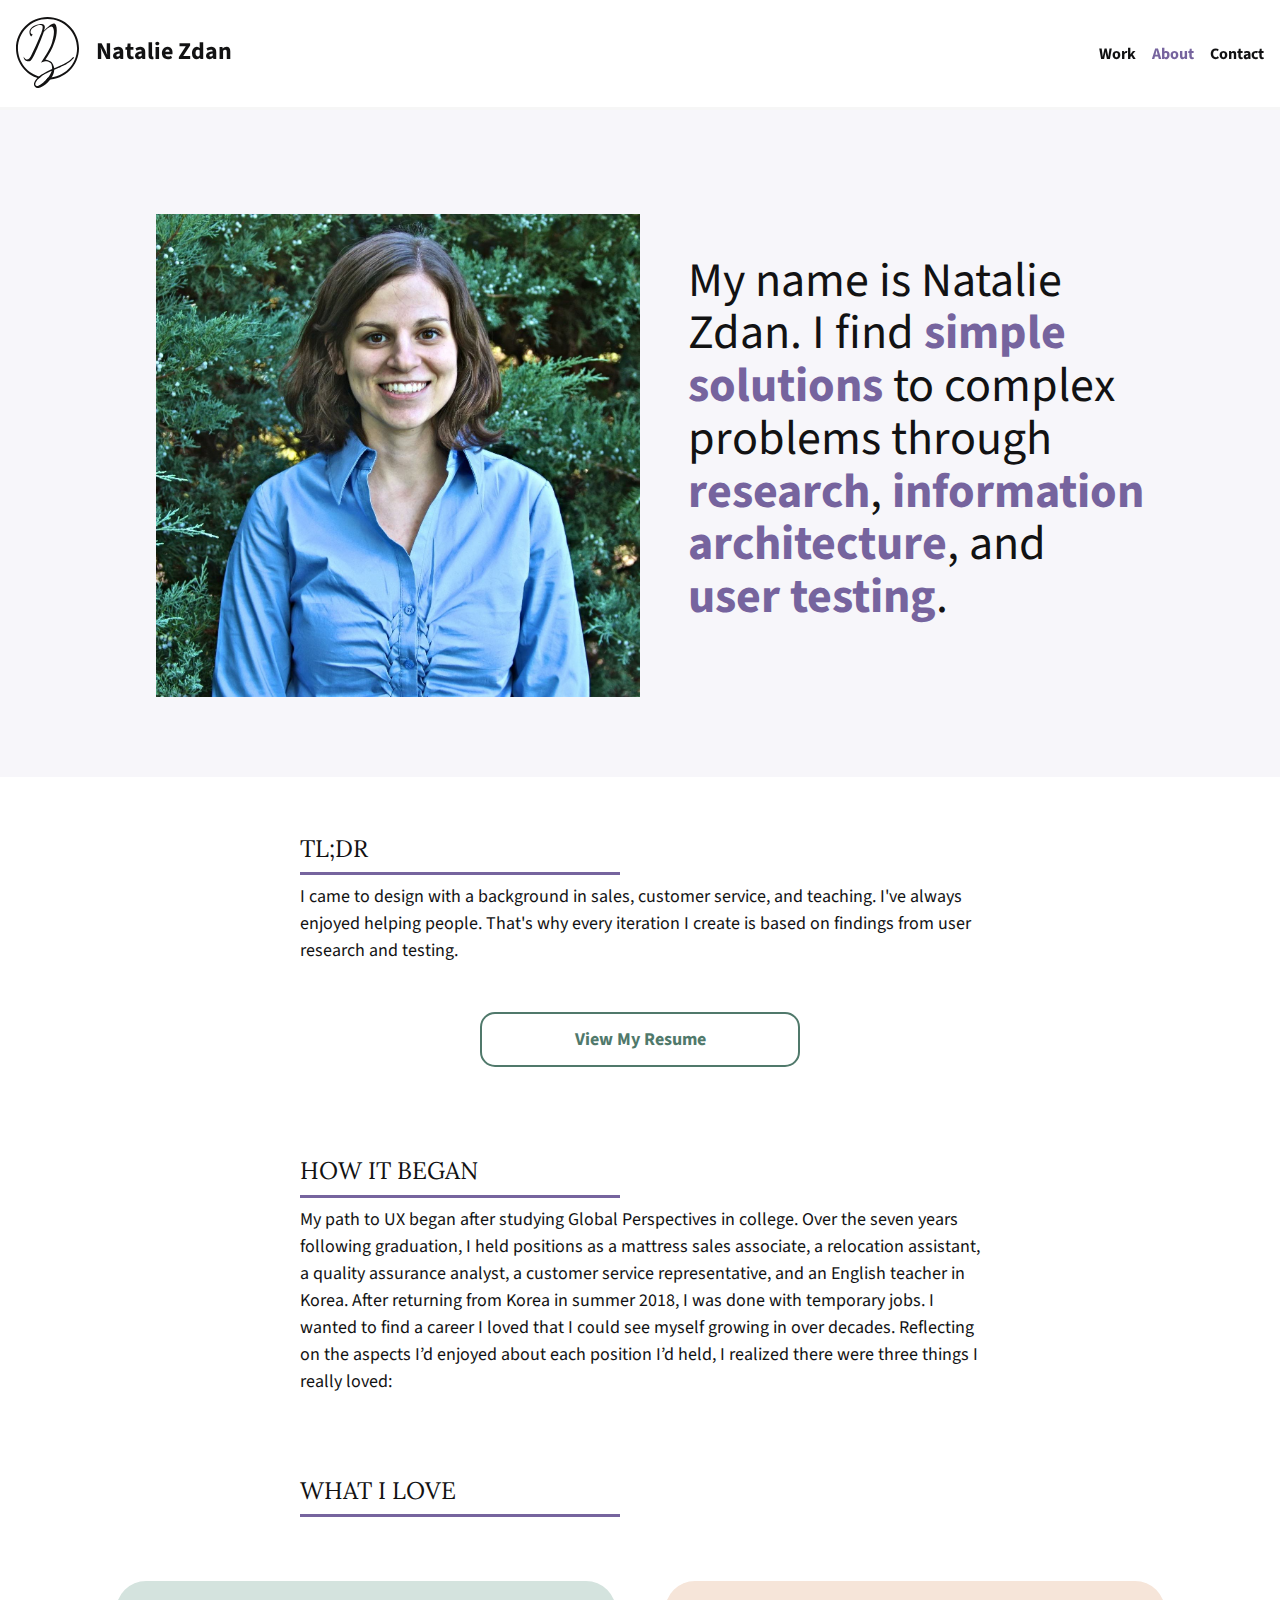
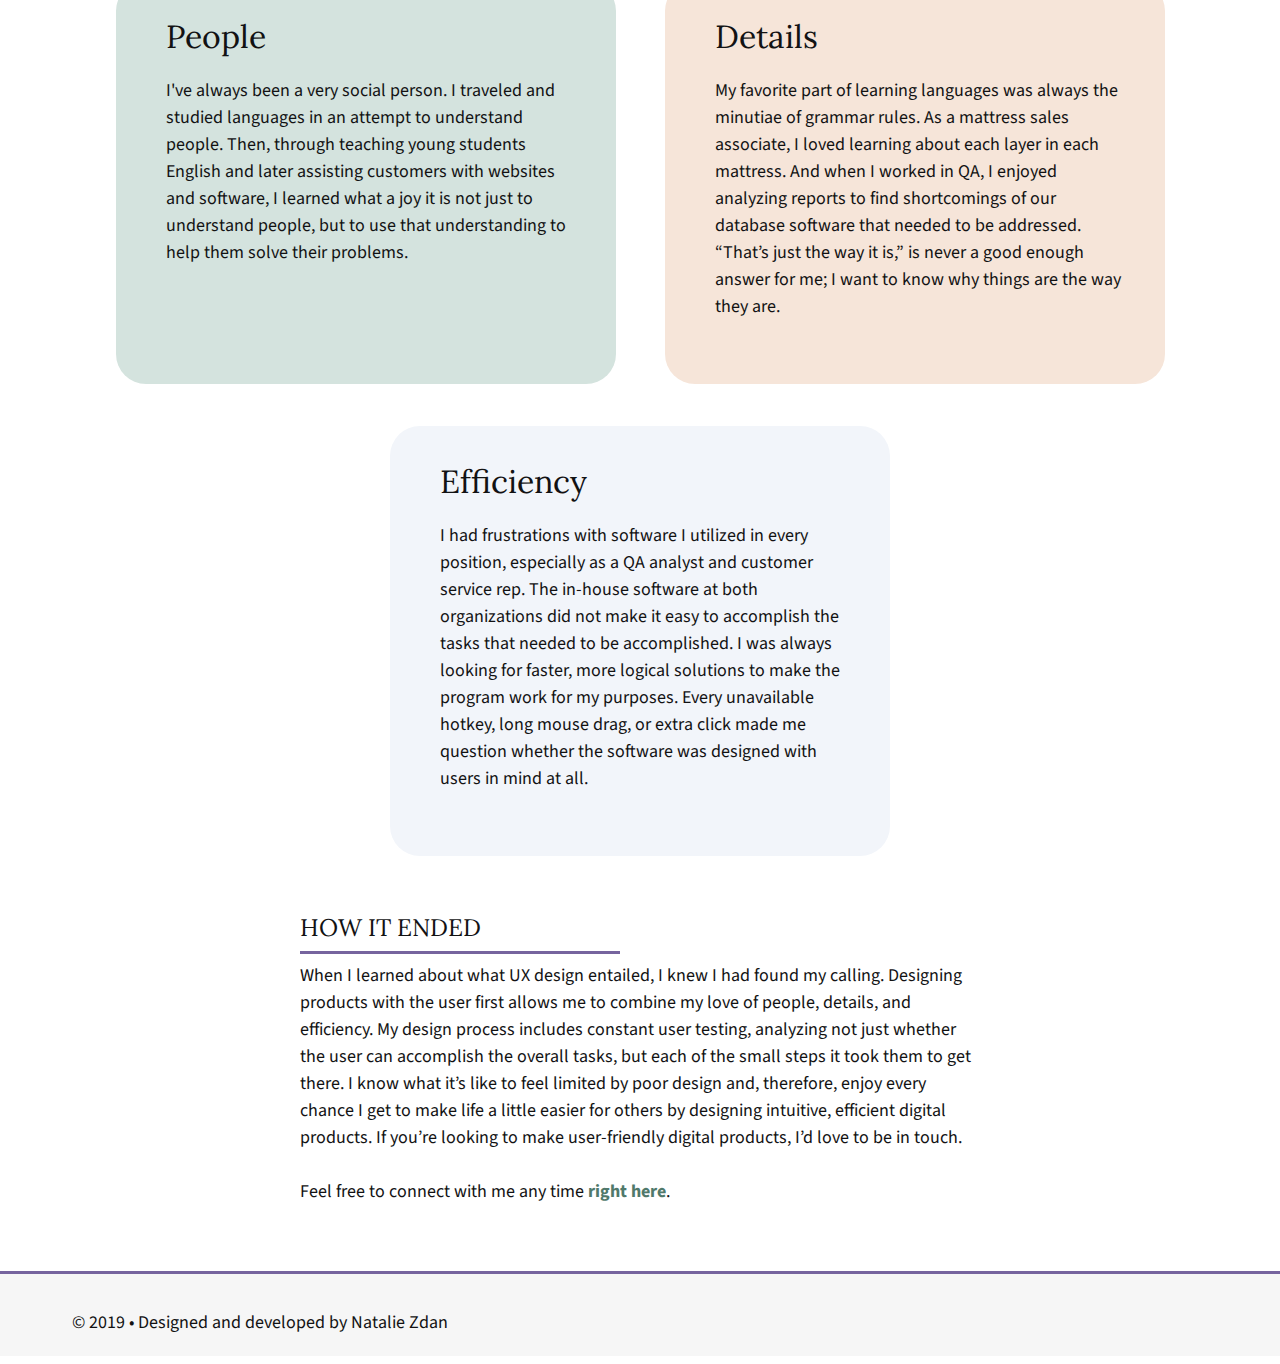
==== commit f32412a2: "widened mobile personas, added transform to footer, fixed hi-fi-img on mobile" ====
--- a/bio.html
+++ b/bio.html
@@ -44,9 +44,9 @@
         <main class="bio">
             <section class="bio-title-section">
                 <img class="headshot" src="images/headshot.jpg" alt="photo of Natalie">
-                <p>My name is Natalie Zdan. I find <b>simple solutions</b> to complex problems through <b>research</b>,
+                <h1>My name is Natalie Zdan. I find <b>simple solutions</b> to complex problems through <b>research</b>,
                     <b>information architecture</b>,
-                    and <br><b>user testing</b>.</p>
+                    and <br><b>user testing</b>.</h1>
 
             </section>
             <section class="bio-container">
--- a/css/style.css
+++ b/css/style.css
@@ -55,9 +55,9 @@
     transition: .4s all;
 }
 
-/* nav.active li {
-    background-color: #CBC0E3;
-} */
+.active{
+    color: var(--purple);
+}
 
 .circle {
     background-color: var(--light-green);
@@ -255,9 +255,11 @@
     color: var(--black);
 }
 
-.busybus {
+.project-2 {
     background-color: var(--light-orange);
 }
+
+
 
 
 
@@ -283,13 +285,6 @@
 
 }
 
-nav li {
-
-    /* display: inline-block;
-  
-    text-align: center; */
-
-}
 
 nav li a:hover:before {
     height: .6rem;
@@ -366,13 +361,15 @@
 
 footer a {
     color: var(--black);
-    transition: .5s all ease-in-out;
+    transition: .3s all ease-in-out;
+    display: block;
 }
 
 
 footer a:hover {
     color: var(--link-color);
-    font-size: 3.2rem;
+    transform: scale(1.3);
+    transform-origin: top;
 }
 
 
@@ -386,6 +383,7 @@
 .case-study ul {
     list-style-type: disc;
     list-style-position: inside;
+    padding-top: .8rem;
 }
 
 
@@ -500,9 +498,15 @@
 }
 
 .conc {
-    padding-bottom: 4.2rem;
-}
-
+    padding-bottom: 8rem;
+}
+
+.conc .button {
+   grid-column: 3/7;
+   margin-top:2.4rem;
+   margin-bottom: 2.4rem;
+   
+}
 .conc h1 {
     line-height: 125%;
     max-width: 20rem;
@@ -553,11 +557,6 @@
 
 
 
-.hi-fi-img img {
-    width: 100%;
-    height: auto;
-}
-
 
 
 .hifi-menu-img {
@@ -584,11 +583,11 @@
 .hi-fi-mocks hr,
 .hi-fi-mocks p,
 .hi-fi-mocks .grid-view,
-
 .hi-fi-mocks .hover-screenshot,
 .hi-fi-mocks .carousel {
     grid-column: 2/8;
 }
+
 
 .hi-fi-mocks .left-nav {
     width: 200%;
@@ -667,6 +666,7 @@
 
 .hi-fi-img {
     margin-bottom: 4.8rem;
+    
 }
 
 .personas {
@@ -713,7 +713,7 @@
 .persona {
     /* border: 3px dotted var(--purple); */
     border-radius: 3rem;
-    grid-column: 3/7;
+    grid-column: 2/8;
     margin-bottom: 4.8rem;
     margin-top: 2.1rem;
     padding: 3.2rem 1rem 3.2rem 1rem;
@@ -744,13 +744,16 @@
     grid-column: 2/8;
 }
 
+.solo-p p {
+    padding-bottom: 8rem;
+}
 
 .pref-test-1 {
     position: relative;
     background-color: var(--light-green);
-    padding-top: 4rem;
-    padding-bottom: 4rem;
-    margin-bottom: 1.6rem;
+    padding-top: 5.6rem;
+    padding-bottom: 5.6rem;
+    margin-bottom: 4rem;
     grid-column: 1/9;
     display: grid;
     grid-template-columns: minmax(1px, auto) repeat(6, minmax(30px, 100px)) minmax(1px, auto);
@@ -759,14 +762,16 @@
 
 
 .pref-test-2 {
-    padding-top: 4rem;
+    padding-top: 5.6rem;
+    padding-bottom: 5.6rem;
+    margin-top: 2.4rem;
     position: relative;
     background-color: var(--light-orange);
     grid-column: 1/9;
     display: grid;
     grid-template-columns: minmax(1px, auto) repeat(6, minmax(30px, 100px)) minmax(1px, auto);
     grid-column-gap: 16px;
-    padding-bottom: 4rem;
+   
 }
 
 .pref-test-img {
@@ -801,7 +806,7 @@
     height: 4px
 }
 
-.title-section {
+.prephub {
     background-color: var(--light-blue);
     display: grid;
     grid-template-columns: minmax(1px, auto) repeat(6, minmax(30px, 100px)) minmax(1px, auto);
@@ -888,6 +893,7 @@
     grid-template-columns: minmax(1px, auto) repeat(6, minmax(30px, 100px)) minmax(1px, auto);
     grid-column-gap: 16px;
     padding-bottom: 4rem;
+    margin-top: 4.8rem;
 
 }
 
@@ -920,6 +926,13 @@
     margin: 1.6rem auto;
 }
 
+.busybus {
+    background-color: var(--light-orange);
+    display: grid;
+    grid-template-columns: minmax(1px, auto) repeat(6, minmax(30px, 100px)) minmax(1px, auto);
+    grid-column-gap: 16px;
+}
+
 
 /*Bio Page*/
 
@@ -933,20 +946,30 @@
 .bio-title-section {
     text-align: center;
     background-color: #f7f6fa;
-}
-
-.bio-title-section p {
+    padding-right: 1.6rem;
+    padding-left: 1.6rem;
+}
+
+.bio-title-section h1 {
     font-size: 3.2rem;
     margin: 0 auto;
     padding-top: 1.6rem;
     line-height: 1.1;
-    
-}
+    padding-bottom: 2.4rem;
+}
+
+.bio-title-section h1 b {
+    font-weight: 700;
+    color: var(--purple);
+}
+
 
 .bio-conc a:hover::before {
     height: .6rem;
     z-index: 1;
 }
+
+
 
 .bio .resume {
     display: flex;
@@ -1223,7 +1246,7 @@
     }
 
     .wireframes {
-        margin-top: 10.4rem;
+        margin-top: 15.2rem;
     }
 
     /*Busybus case study tablet*/
@@ -1240,7 +1263,7 @@
 
     }
 
-    .bio-title-section p {
+    .bio-title-section h1 {
         font-size: 4rem;
         grid-column: 2;
  
@@ -1381,9 +1404,14 @@
     .roles-etc .solution {
         grid-column: 5/8;
     } */
+
+    /* .wireframes {
+        margin-top:16rem;
+    } */
+
     /*Bio desktop*/
 
-    .bio-title-section p {
+    .bio-title-section h1 {
         font-size: 4.8rem;
         max-width: 50rem;
         line-height: 1.1
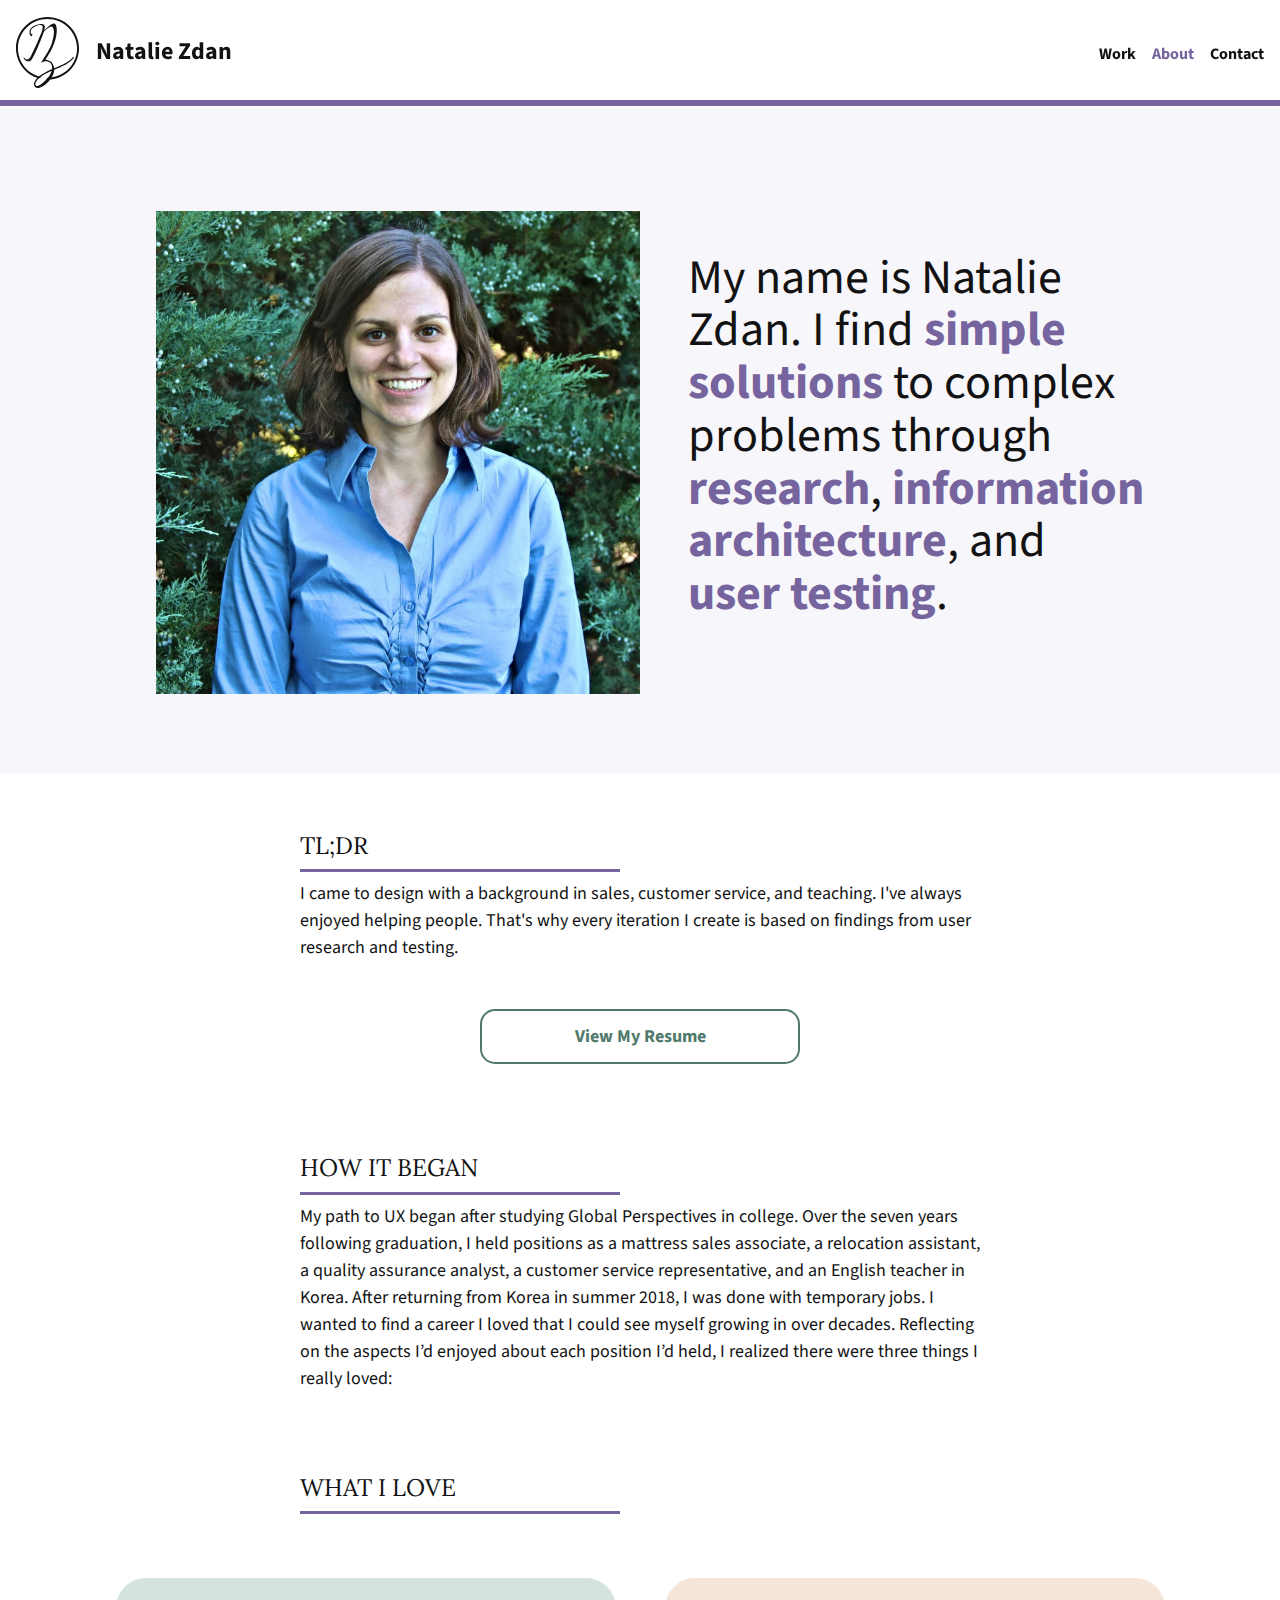
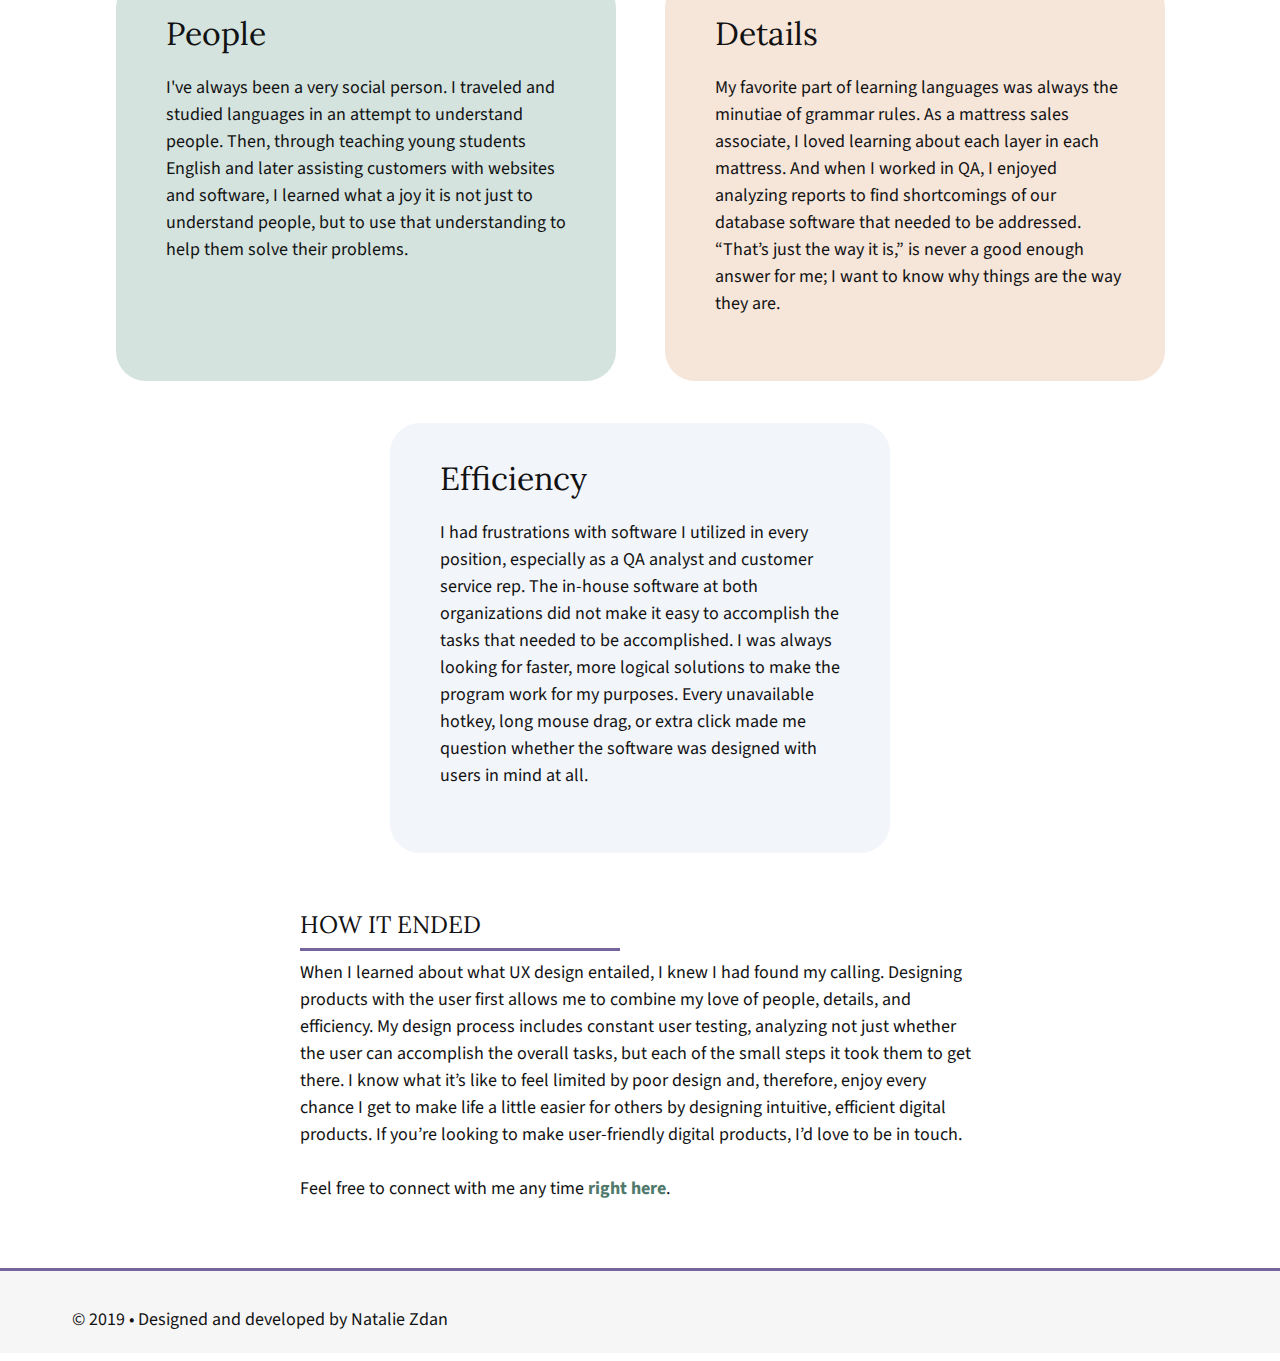
==== commit da95b4c1: "updated font hierarchy on homepage" ====
--- a/bio.html
+++ b/bio.html
@@ -41,6 +41,12 @@
                 <li><a href="contact.html">Contact</a></li>
             </ul>
         </nav>
+        <div class="scroll-indicator">
+            <div class="progress-indicator">
+                <div class="progress-bar" id="myBar" style="width:100%">
+                </div>
+            </div>
+        </div>
         <main class="bio">
             <section class="bio-title-section">
                 <img class="headshot" src="images/headshot.jpg" alt="photo of Natalie">
@@ -139,11 +145,10 @@
         <footer>
 
             <ul>
-                <li><a href="https://www.linkedin.com/in/nataliezdan/" target="_blank"><i class="fab fa-linkedin"
-                            aria-hidden="true"></i></a></li>
-                <li><a href="https://github.com/thisisnataliessn" target="_blank"><i class="fab fa-github" aria-hidden="true"></i></a></li>
-                <li><a href="https://twitter.com/nataliezdan" target="_blank"><i class="fab fa-twitter" aria-hidden="true"></i></a></li>
-                <li><a href="mailto:natalie.zdan@gmail.com" target="_blank"><i class="fas fa-envelope" aria-hidden="true"></i></a></li>
+                <li><a href="https://www.linkedin.com/in/nataliezdan/" target="_blank"><i class="fab fa-linkedin"></i></a></li>
+                <li><a href="https://github.com/thisisnataliessn" target="_blank"><i class="fab fa-github"></i></a></li>
+                <li><a href="https://twitter.com/nataliezdan" target="_blank"><i class="fab fa-twitter"></i></a></li>
+                <li><a href="mailto:natalie.zdan@gmail.com" target="_blank"><i class="fas fa-envelope"></i></a></li>
             </ul>
             <p>© 2019 • Designed and developed by Natalie Zdan</p>
         </footer>
--- a/css/style.css
+++ b/css/style.css
@@ -55,7 +55,7 @@
     transition: .4s all;
 }
 
-.active{
+.active {
     color: var(--purple);
 }
 
@@ -137,10 +137,30 @@
     grid-column-gap: 16px;
 } */
 
-nav {
+/* nav {
     grid-row: 1 / span 1;
     grid-column: 1 /span 8;
 
+} */
+
+/*Scroll*/
+.scroll-indicator {
+    position: fixed;
+    top: 100px;
+    z-index: 5;
+    width: 100%;
+    background-color:var(--gray-white);
+}
+
+.progress-container {
+    width: 100%;
+    height: 6px;
+    background: #ffffff;
+}
+
+.progress-bar {
+    height: 6px;
+    background: var(--purple);
 }
 
 main {
@@ -185,11 +205,11 @@
 }
 
 .prephub-screenshot {
-    padding-top: 42px;
     height: auto;
     width: 100%;
     max-width: 700px;
 }
+
 
 .busybus-screenshot {
     height: auto;
@@ -218,6 +238,7 @@
 .hero h1 span,
 .hero h2 span {
     color: var(--purple);
+    font-weight: 700;
 }
 
 .hero p {
@@ -227,10 +248,10 @@
 
 
 .project h1 {
-    font-size: 3.2rem;
+    font-size: 4rem;
+    font-family: "Lora", "Times New Roman", serif;
     line-height: 1.5;
     padding-top: 4.2rem;
-
     font-weight: 500;
     color: var(--black);
     border-bottom: 3px solid var(--purple);
@@ -239,9 +260,7 @@
 }
 
 .project h2 {
-    font-family: "Lora", "Times New Roman", serif;
-    font-size: 3.2rem;
-    line-height: 125%;
+    font-size: 2.4rem;
     font-weight: 500;
     padding-top: 1.6rem;
     color: var(--black);
@@ -251,6 +270,7 @@
     font-size: 2rem;
     padding-top: 1.6rem;
     padding-bottom: 4.2rem;
+    line-height:1.5;
     font-weight: 500;
     color: var(--black);
 }
@@ -266,7 +286,7 @@
 /* Nav */
 nav {
     background-color: rgba(255, 255, 255, .97);
-    border-bottom: 3px solid var(--gray-white);
+    /* border-bottom: 3px solid var(--gray-white); */
     font-size: 1.6rem;
     position: sticky;
     display: flex;
@@ -281,7 +301,7 @@
     list-style-type: none;
     display: grid;
     grid-template-columns: auto auto auto;
-    grid-gap:1.6rem;
+    grid-gap: 1.6rem;
 
 }
 
@@ -502,11 +522,12 @@
 }
 
 .conc .button {
-   grid-column: 3/7;
-   margin-top:2.4rem;
-   margin-bottom: 2.4rem;
-   
-}
+    grid-column: 3/7;
+    margin-top: 2.4rem;
+    margin-bottom: 2.4rem;
+
+}
+
 .conc h1 {
     line-height: 125%;
     max-width: 20rem;
@@ -666,7 +687,7 @@
 
 .hi-fi-img {
     margin-bottom: 4.8rem;
-    
+
 }
 
 .personas {
@@ -771,7 +792,7 @@
     display: grid;
     grid-template-columns: minmax(1px, auto) repeat(6, minmax(30px, 100px)) minmax(1px, auto);
     grid-column-gap: 16px;
-   
+
 }
 
 .pref-test-img {
@@ -811,6 +832,10 @@
     display: grid;
     grid-template-columns: minmax(1px, auto) repeat(6, minmax(30px, 100px)) minmax(1px, auto);
     grid-column-gap: 16px;
+}
+
+.title-section {
+    padding-top: 42px;
 }
 
 .title-section p {
@@ -831,7 +856,7 @@
     grid-column: 2/8;
 }
 
-.user-surveys{
+.user-surveys {
     padding-bottom: 4rem;
 
 }
@@ -1025,9 +1050,10 @@
 .contact {
     margin: 1.6rem;
 }
-.contact-intro{
+
+.contact-intro {
     padding-top: 4.8rem;
-    margin:  auto;
+    margin: auto;
     max-width: 48rem;
     text-align: center;
     line-height: 1.25;
@@ -1046,14 +1072,16 @@
 
 .contact span {
     color: var(--purple);
+    font-weight: 700;
 }
 
 form {
     max-width: 50rem;
-    margin: auto; 
+    margin: auto;
     margin-top: 4.8rem;
 }
-.formgroup{
+
+.formgroup {
     position: relative;
     padding: 15px 0 0;
     margin-top: 10px;
@@ -1070,23 +1098,24 @@
     padding: 7px 0;
     /* background: transparent; */
     transition: border-color .1s;
-  }
-  
-  .formfield::placeholder {
+}
+
+.formfield::placeholder {
     color: transparent;
-  }
-  
-  .formfield:placeholder-shown ~ .formlabel {
+}
+
+.formfield:placeholder-shown~.formlabel {
     font-size: 16px;
     cursor: text;
     top: 20px;
-  }
-  
-  .formfield:focus::placeholder  {
-      color: rgba(0,0,0, .4);
-  }
-
-  label, .formfield:focus ~ .formlabel {
+}
+
+.formfield:focus::placeholder {
+    color: rgba(0, 0, 0, .4);
+}
+
+label,
+.formfield:focus~.formlabel {
     position: absolute;
     top: 0;
     display: block;
@@ -1094,30 +1123,30 @@
     font-size: 12px;
     font-weight: bold;
     color: var(--black);
-  }
-  
-  .formfield:focus ~ .formlabel {
+}
+
+.formfield:focus~.formlabel {
     color: var(--purple);
-  }
-  
-  .formfield:focus {
+}
+
+.formfield:focus {
     padding-bottom: 6px;
     border-bottom: 2px solid var(--purple);
-  }
-  
-  .formbutton {
+}
+
+.formbutton {
     margin: 2% 25% 0 25%;
     padding: 0;
-  }
-  
-  form .button {
-      color: var(--link-color);
-      font-weight: 700;
-      margin-bottom: 8rem;
-      margin-top: 4.8rem;
-  }
-  
-  /* .button {
+}
+
+form .button {
+    color: var(--link-color);
+    font-weight: 700;
+    margin-bottom: 8rem;
+    margin-top: 4.8rem;
+}
+
+/* .button {
     width: 150px;
     border: 1px solid rgba(0,0,0,.4);
     font-weight: 700;
@@ -1133,7 +1162,7 @@
     border: 1px solid rgba(0,152,0,.6);
     box-shadow: 0 5px 10px rgb(0,0,0,.5);
   } */
-  
+
 
 
 /*tablet*/
@@ -1177,6 +1206,30 @@
     .project {
         padding-left: 60px;
         padding-right: 60px;
+        display: grid;
+        grid-template-columns: auto repeat(2, minmax(40px,700px)) auto;
+        grid-gap: 4.8rem;
+        align-items: center;
+    }
+
+    .project-1  a  {
+        grid-column: 2;
+     
+    }
+    
+    .project-2 a {
+        grid-column: 3;
+      
+    }
+
+    .project-2 .project-info {
+        grid-column: 2;
+        grid-row: 1;
+    }
+
+
+    .project h1 {
+        padding-top: 0;
     }
 
     .project h2 {
@@ -1258,7 +1311,7 @@
     .bio-title-section {
         display: grid;
         grid-template-columns: 1fr 1fr;
-        align-items: center;     
+        align-items: center;
         padding: 8rem 1.6rem;
 
     }
@@ -1266,13 +1319,13 @@
     .bio-title-section h1 {
         font-size: 4rem;
         grid-column: 2;
- 
+
         margin-left: 3.2rem;
         text-align: left;
         justify-self: start;
         max-width: 40rem;
         padding-left: 1.6rem;
-        
+
     }
 
     .bio .circle {
@@ -1297,7 +1350,7 @@
         grid-column: 1;
         padding-left: 1.6rem;
         justify-self: end;
-       
+
     }
 
     .circles-container .love-1 {
@@ -1350,7 +1403,7 @@
         padding-top: 8.0rem;
     }
 
-  
+
     /*Prephub case study desktop*/
     .pref-test-1 {
         grid-template-columns: minmax(20rem, auto) minmax(40rem, 50rem) 1.6rem minmax(40rem, 50rem) minmax(20rem, auto);
@@ -1414,8 +1467,7 @@
     .bio-title-section h1 {
         font-size: 4.8rem;
         max-width: 50rem;
-        line-height: 1.1
-        ;
+        line-height: 1.1;
     }
 
     /* .bio .circle {
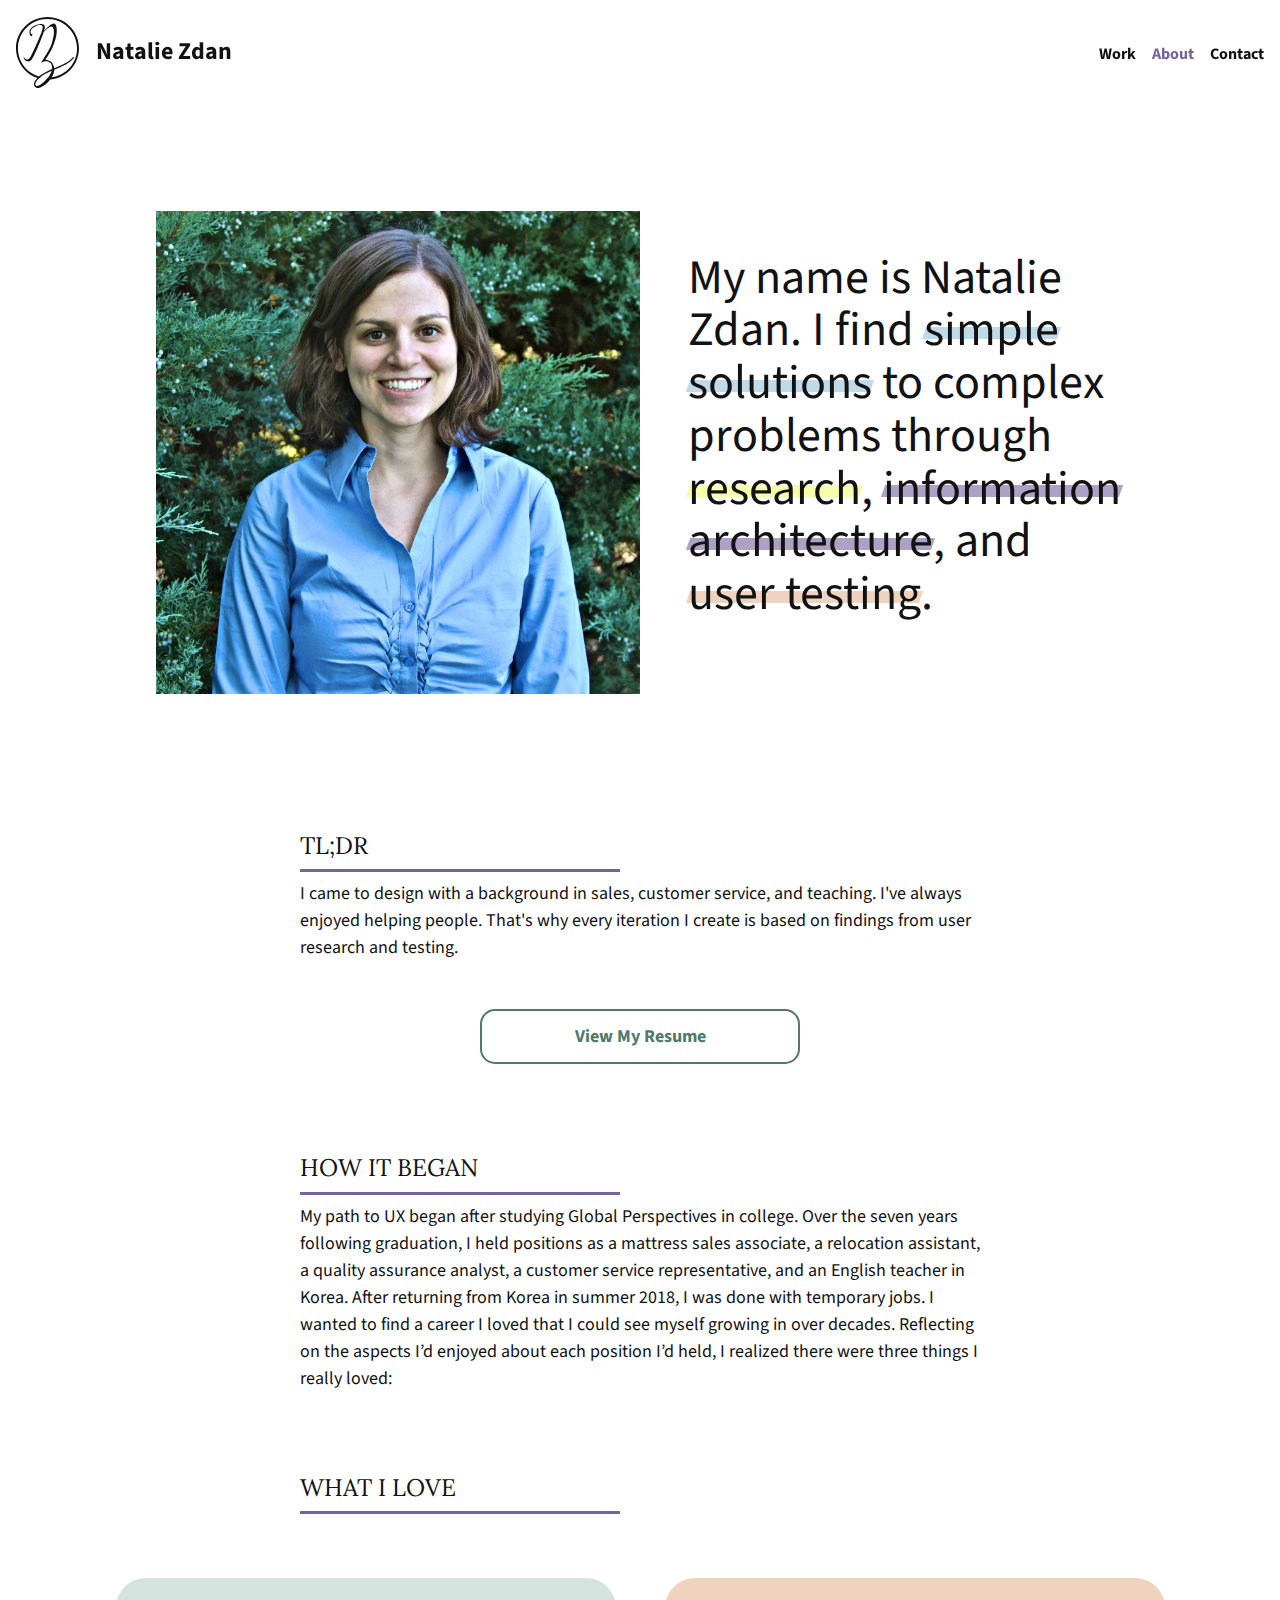
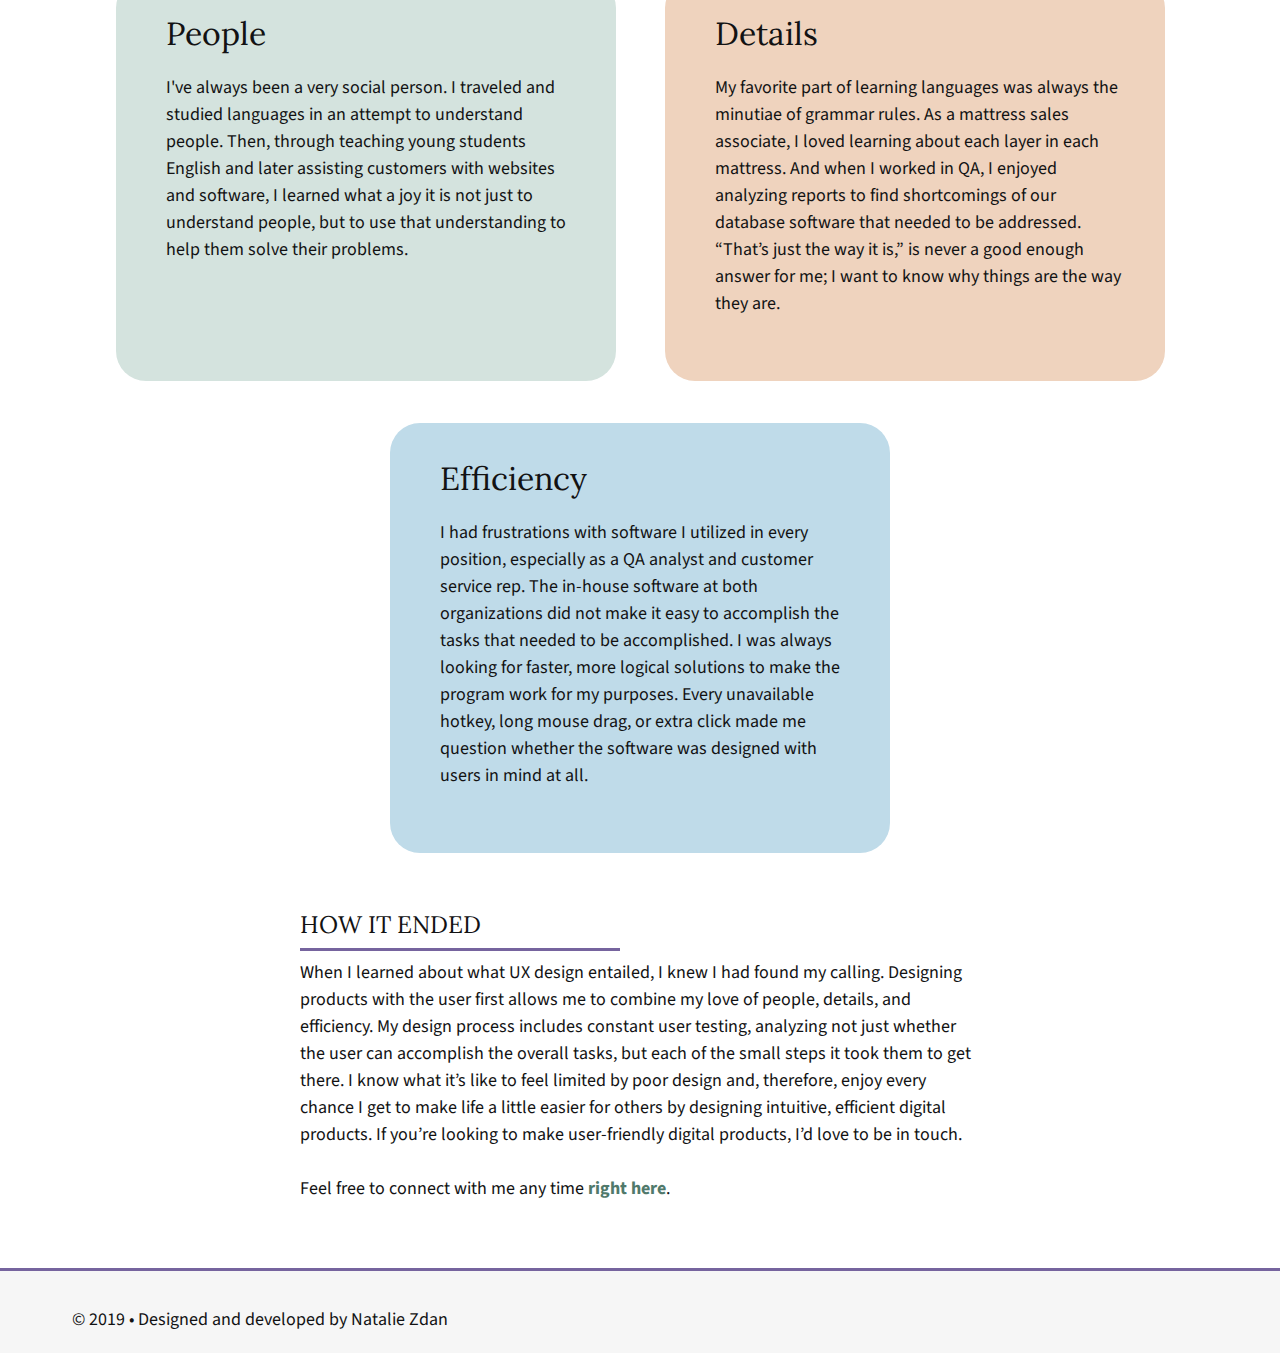
==== commit 36422055: "added highlights to home and about page. on project page changed important text from purple to black" ====
--- a/bio.html
+++ b/bio.html
@@ -41,18 +41,14 @@
                 <li><a href="contact.html">Contact</a></li>
             </ul>
         </nav>
-        <div class="scroll-indicator">
-            <div class="progress-indicator">
-                <div class="progress-bar" id="myBar" style="width:100%">
-                </div>
-            </div>
-        </div>
         <main class="bio">
             <section class="bio-title-section">
                 <img class="headshot" src="images/headshot.jpg" alt="photo of Natalie">
-                <h1>My name is Natalie Zdan. I find <b>simple solutions</b> to complex problems through <b>research</b>,
-                    <b>information architecture</b>,
-                    and <br><b>user testing</b>.</h1>
+                <h1>My name is Natalie Zdan. I find <span class="span1">simple </span><span class="span1">solutions</span>
+                    to complex problems through <span class="span2">research</span>,
+                    <span class="span3">information </span><span class="span3">architecture</span>,
+                    and <br><span class="span4">user testing</span>.
+                </h1>
 
             </section>
             <section class="bio-container">
--- a/css/style.css
+++ b/css/style.css
@@ -9,9 +9,10 @@
     --link-color: #50796B;
     --light-green: #D4E3DE;
     --gray-white: #f6f6f6;
-    --light-orange: #F6E5D9;
-    --light-blue: #F2F5FA;
+    --light-orange: #EFD3BE;
+    --light-blue: #BFDBE9;
     --black: #121213;
+    --yellow:#F6FEAA;
 }
 
 body {
@@ -94,7 +95,6 @@
 li b,
 p b {
     font-weight: 700;
-    color: var(--purple);
 }
 
 /* .black-bold {
@@ -227,7 +227,11 @@
     padding-bottom: 8rem;
 }
 
-.hero h1,
+.hero h1 {
+    font-size:7.2rem;
+    font-family: 'Lora', 'Times New Roman', serif;
+}
+
 .hero h2 {
     font-size: 4.2rem;
     line-height: 125%;
@@ -235,10 +239,33 @@
 }
 
 
-.hero h1 span,
-.hero h2 span {
-    color: var(--purple);
-    font-weight: 700;
+.hero span {
+    position: relative;
+}
+
+
+
+.hero h1 span:before {
+    position: absolute;
+    content:"";
+    height:2.4rem;
+    width: 100%;
+    background: var(--purple);
+    z-index:-1;
+    top:4rem;
+    opacity: .6;
+    transform: skewX(-20deg)
+}
+
+.hero h2 span:before {
+    position: absolute;
+    content:"";
+    height:1.6rem;
+    width: 100%;
+    background: var(--yellow);
+    z-index:-1;
+    top:40%;
+    transform: skewX(-20deg)
 }
 
 .hero p {
@@ -648,6 +675,7 @@
 
 .number {
     font-size: 2.4rem;
+    color: var(--purple);
 }
 
 .style-guide {
@@ -970,7 +998,6 @@
 
 .bio-title-section {
     text-align: center;
-    background-color: #f7f6fa;
     padding-right: 1.6rem;
     padding-left: 1.6rem;
 }
@@ -983,9 +1010,53 @@
     padding-bottom: 2.4rem;
 }
 
-.bio-title-section h1 b {
-    font-weight: 700;
-    color: var(--purple);
+.bio-title-section h1 span {
+    z-index: 5;
+    position: relative;
+}
+
+.bio-title-section h1 .span1:before {
+    position: absolute;
+    content:"";
+    height:1.2rem;
+    width: 100%;
+    background: var(--light-blue);
+    z-index:-1;
+    top: 45%;
+        transform: skewX(-20deg)
+}
+
+.bio-title-section h1 .span2:before {
+    position: absolute;
+    content:"";
+    height:1.2rem;
+    width: 100%;
+    background: var(--yellow);
+    z-index:-1;
+    top: 45%;
+        transform: skewX(-20deg)
+}
+.bio-title-section h1 .span3:before {
+    position: absolute;
+    content:"";
+    height:1.2rem;
+    width: 100%;
+    background: var(--purple);
+    z-index:-1;
+    top: 45%;
+    opacity: .6;
+    transform: skewX(-20deg)
+}
+
+.bio-title-section h1 .span4:before {
+    position: absolute;
+    content:"";
+    height:1.2rem;
+    width: 100%;
+    background: var(--light-orange);
+    z-index:-1;
+    top: 45%;
+    transform: skewX(-20deg)
 }
 
 
@@ -1044,9 +1115,7 @@
 }
 
 /*Contact screen*/
-/* .contact {
-    background-color: red;
-} */
+
 .contact {
     margin: 1.6rem;
 }
@@ -1071,8 +1140,19 @@
 }
 
 .contact span {
-    color: var(--purple);
-    font-weight: 700;
+ position: relative;
+}
+
+.contact span:before {
+    position: absolute;
+    content:"";
+    height:1.6rem;
+    width: 100%;
+    background: var(--purple);
+    z-index:-1;
+    top: 40%;
+    opacity: .6;
+    transform: skewX(-20deg)
 }
 
 form {
@@ -1174,9 +1254,6 @@
         visibility: visible;
     }
 
-    .hero h1 {
-        font-size: 7.2rem;
-    }
 
     footer ul {
         position: absolute;
@@ -1199,7 +1276,7 @@
     }
 
     .hero h1 {
-        line-height: 120%;
+        line-height: 1.25;
     }
 
 
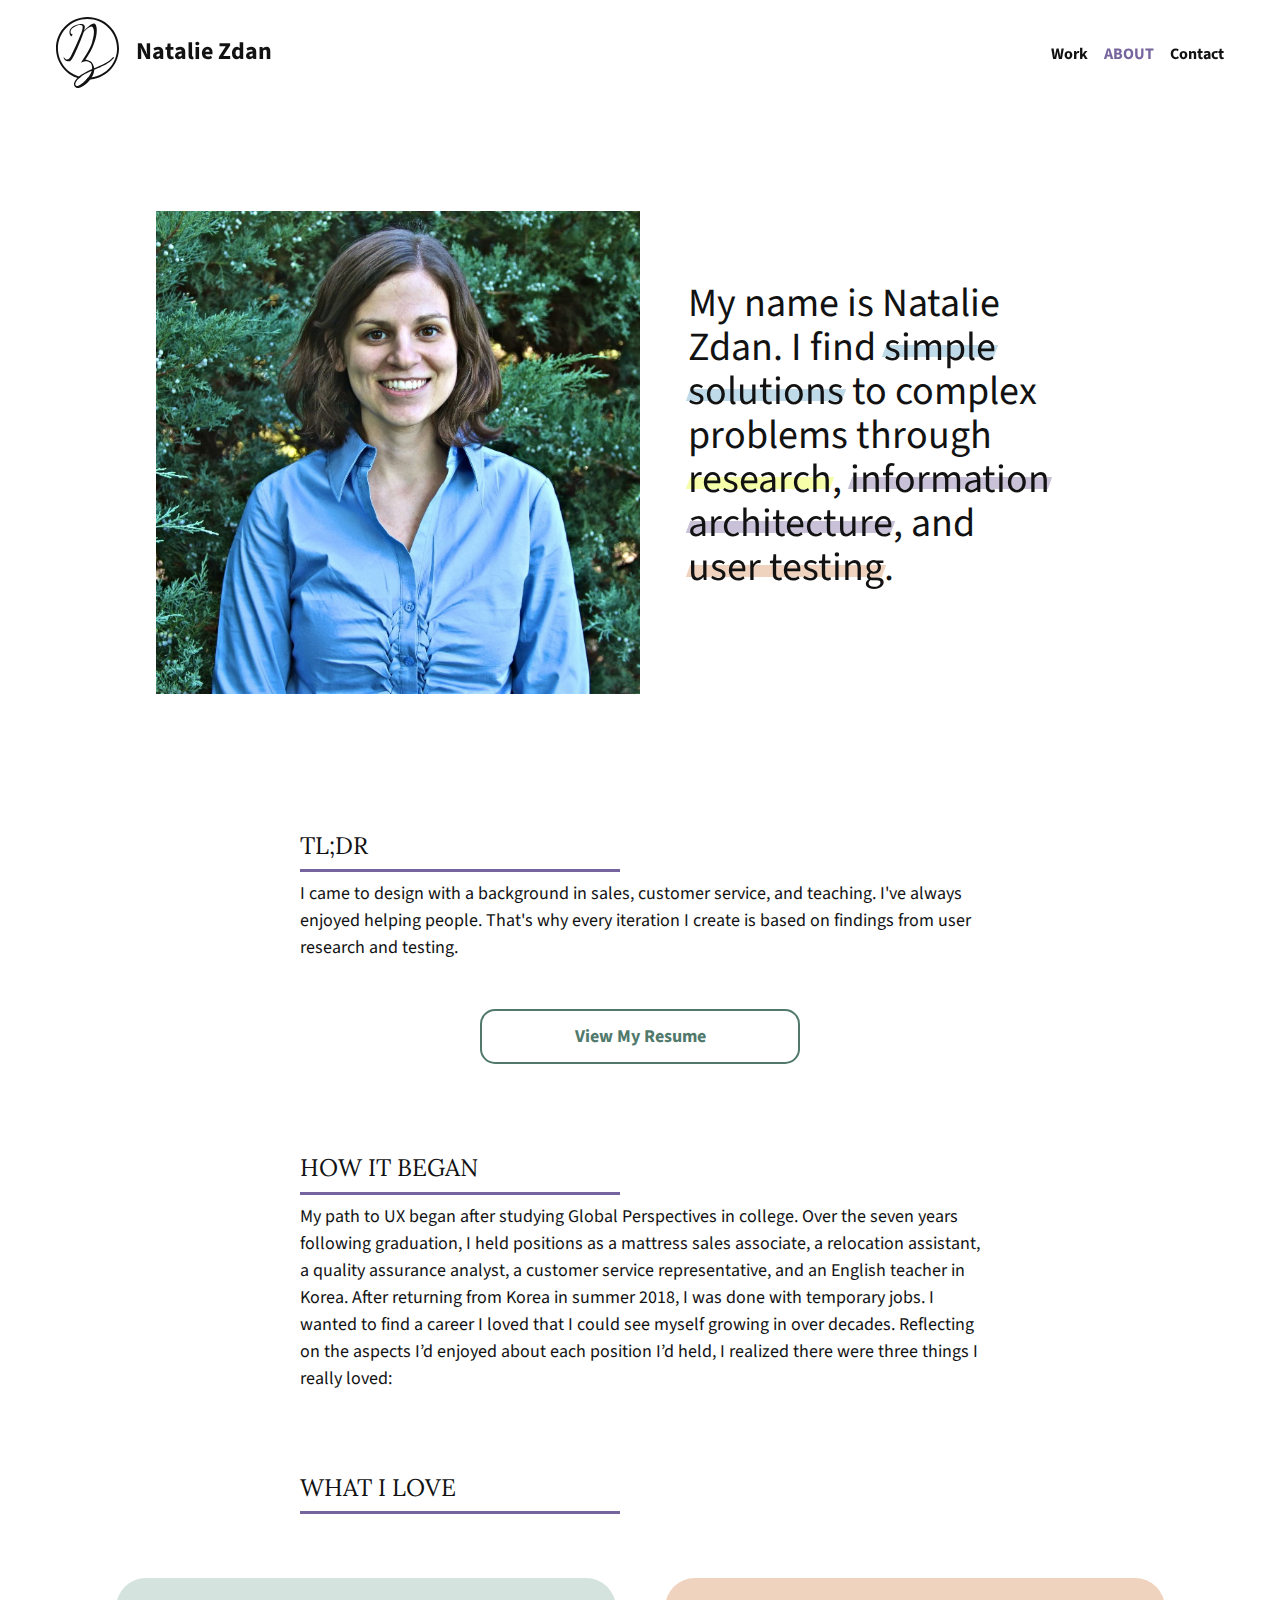
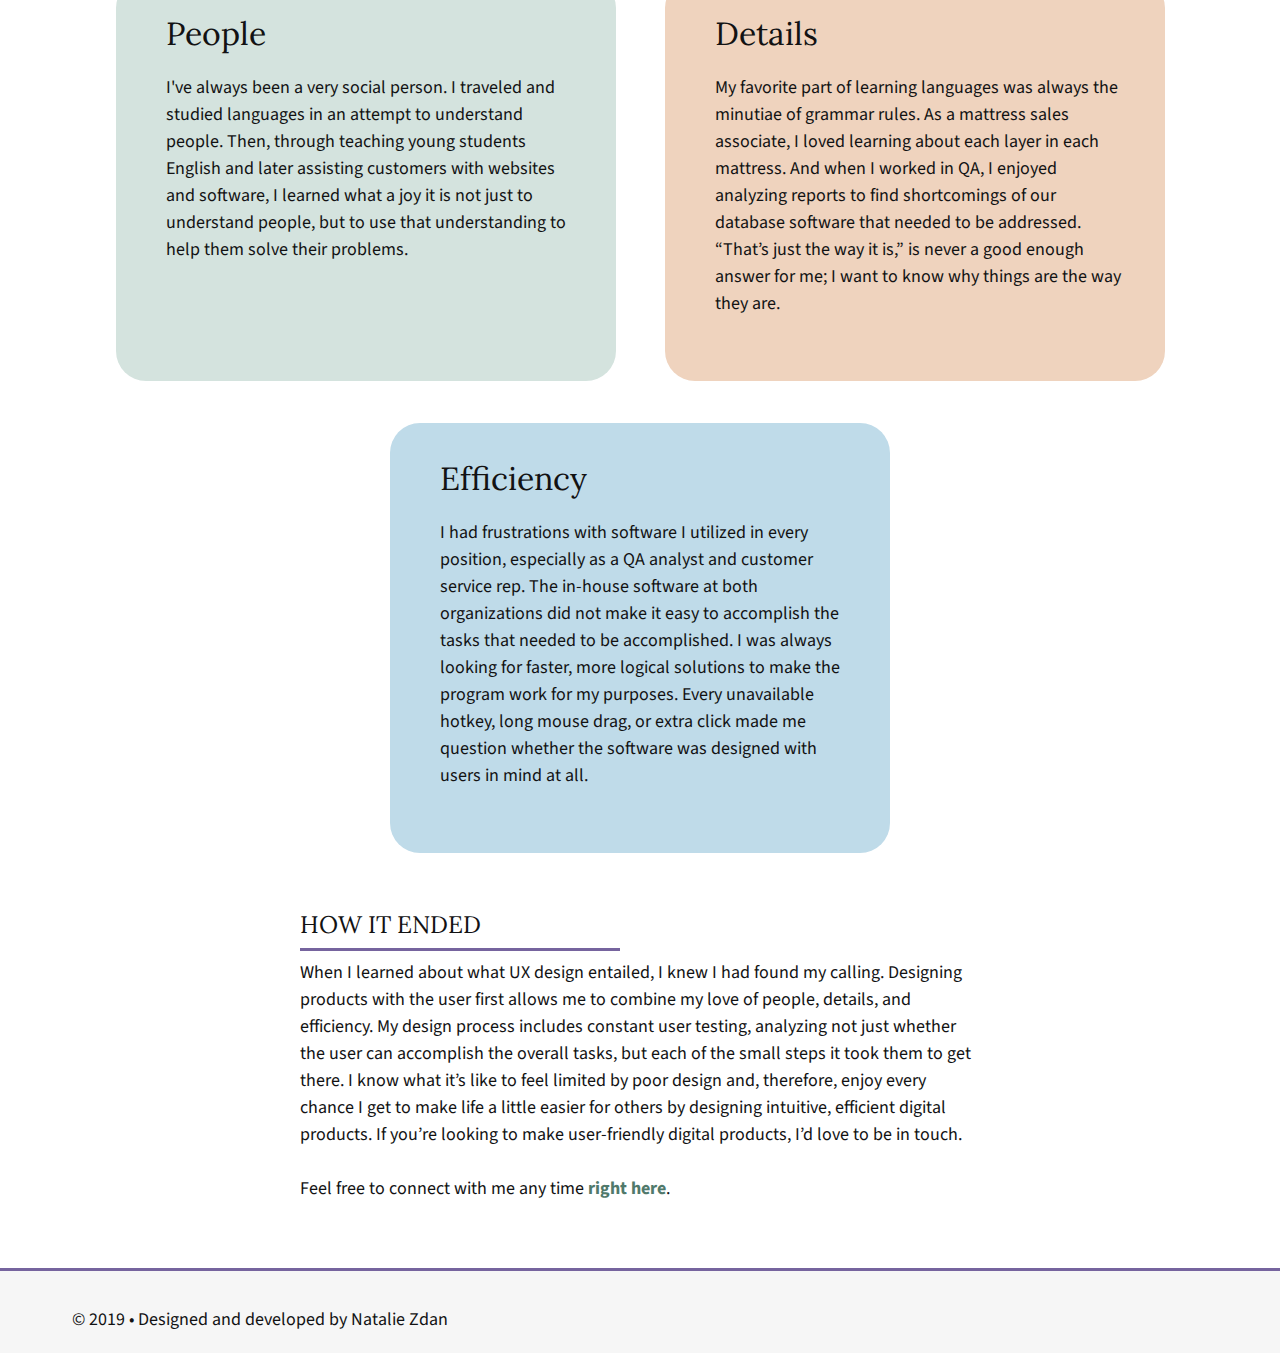
==== commit be22d998: "2 column tablet/destkop design for user stories & flows section" ====
--- a/bio.html
+++ b/bio.html
@@ -4,7 +4,7 @@
 <head>
     <meta charset="utf-8">
     <meta name="viewport" content="width=device-width, initial-scale=1.0">
-    <title>Natalie Zdan | UX Designer</title>
+    <title>Natalie Zdan | Bio</title>
     <link rel="stylesheet" type="text/css" href="css/reset.css">
     <link rel="stylesheet" type="text/css" href="css/style.css">
     <link href="https://fonts.googleapis.com/css?family=Lora:400,700|Source+Sans+Pro:400,700" rel="stylesheet">
--- a/css/style.css
+++ b/css/style.css
@@ -5,14 +5,14 @@
 
 /*GLOBAL COLORS*/
 :root {
-    --purple: #76649E;
+    --purple: rgb(118, 100, 158);
     --link-color: #50796B;
     --light-green: #D4E3DE;
     --gray-white: #f6f6f6;
     --light-orange: #EFD3BE;
     --light-blue: #BFDBE9;
     --black: #121213;
-    --yellow:#F6FEAA;
+    --yellow: #F6FEAA;
 }
 
 body {
@@ -58,6 +58,7 @@
 
 .active {
     color: var(--purple);
+    text-transform: uppercase;
 }
 
 .circle {
@@ -129,27 +130,13 @@
 }
 
 
-/*CSS Grid + layout - mobile first*/
-/* .container {
-    display: grid;
-    grid-template-rows: 85px auto;
-    grid-template-columns: minmax(16px, auto) repeat(6, minmax(30px, 100px)) minmax(16px, auto);
-    grid-column-gap: 16px;
-} */
-
-/* nav {
-    grid-row: 1 / span 1;
-    grid-column: 1 /span 8;
-
-} */
-
 /*Scroll*/
 .scroll-indicator {
     position: fixed;
     top: 100px;
     z-index: 5;
     width: 100%;
-    background-color:var(--gray-white);
+    background-color: var(--gray-white);
 }
 
 .progress-container {
@@ -228,7 +215,7 @@
 }
 
 .hero h1 {
-    font-size:7.2rem;
+    font-size: 7.2rem;
     font-family: 'Lora', 'Times New Roman', serif;
 }
 
@@ -247,24 +234,24 @@
 
 .hero h1 span:before {
     position: absolute;
-    content:"";
-    height:2.4rem;
+    content: "";
+    height: 2.4rem;
     width: 100%;
     background: var(--purple);
-    z-index:-1;
-    top:4rem;
-    opacity: .6;
-    transform: skewX(-20deg)
+    z-index: -1;
+    top: 4rem;
+    opacity: .4;
+    transform: skewX(-20deg);
 }
 
 .hero h2 span:before {
     position: absolute;
-    content:"";
-    height:1.6rem;
+    content: "";
+    height: 1.6rem;
     width: 100%;
     background: var(--yellow);
-    z-index:-1;
-    top:40%;
+    z-index: -1;
+    top: 40%;
     transform: skewX(-20deg)
 }
 
@@ -297,13 +284,13 @@
     font-size: 2rem;
     padding-top: 1.6rem;
     padding-bottom: 4.2rem;
-    line-height:1.5;
+    line-height: 1.5;
     font-weight: 500;
     color: var(--black);
 }
 
 .project-2 {
-    background-color: var(--light-orange);
+    background-color: var(--gray-white);
 }
 
 
@@ -570,7 +557,7 @@
 
 .flow-container {
     position: relative;
-    width: 100%;
+
 }
 
 .flow-summary {
@@ -582,9 +569,7 @@
     padding-top: .8rem;
 }
 
-
 .flow {
-    margin-top: 2.4rem;
     width: 100%;
     height: auto;
 }
@@ -687,7 +672,7 @@
     border-radius: 2rem;
 }
 
-.key-takeaways {
+.orange-bkgd {
     background-color: var(--light-orange);
     grid-column: 1/9;
     display: grid;
@@ -696,9 +681,9 @@
     padding-bottom: 4rem;
 }
 
-.key-takeaways h2,
-.key-takeaways hr,
-.key-takeaways p {
+.orange-bkgd h2,
+.orange-bkgd hr,
+.orange-bkgd p {
     grid-column: 2 / 8;
 }
 
@@ -769,6 +754,7 @@
     text-align: center;
     border-bottom: solid .6rem var(--purple);
     border-radius: 1rem;
+    background-color: white;
 }
 
 .persona ul {
@@ -867,7 +853,7 @@
 }
 
 .title-section p {
-    padding-top: 1.6rem;
+    padding-top: 3.2rem;
     padding-bottom: 4.8rem;
     font-size: 2.4rem;
     line-height: 125%;
@@ -980,11 +966,224 @@
 }
 
 .busybus {
-    background-color: var(--light-orange);
+    background-color: var(--gray-white);
     display: grid;
     grid-template-columns: minmax(1px, auto) repeat(6, minmax(30px, 100px)) minmax(1px, auto);
     grid-column-gap: 16px;
 }
+
+.gmaps-icon {
+    grid-row: 3;
+    grid-column: 4/6;
+    max-height: 10rem;
+    justify-self: center;
+}
+
+.gmaps {
+    grid-row: 4;
+    grid-column: 2/8;
+    justify-self: center;
+}
+
+.cm-icon {
+    grid-row: 5;
+    grid-column: 4/6;
+    max-height: 10rem;
+    justify-self: center;
+    margin-top: 4rem;
+}
+
+.citymapper {
+    grid-row: 6;
+    grid-column: 2/8;
+    justify-self: center;
+}
+
+/*Spork Case Study Mobile*/
+
+
+.spork {
+    background-color: var(--light-orange);
+    display: grid;
+    grid-template-columns: minmax(1px, auto) repeat(6, minmax(30px, 100px)) minmax(1px, auto);
+    grid-column-gap: 16px;
+}
+
+.screenshot-group {
+    display: grid;
+    grid-template-columns: repeat(11, 1fr);
+    align-items: center;
+    padding-bottom: 42px;
+}
+
+.hero-1 {
+    grid-column: 8/12;
+    grid-row: 1;
+}
+
+.hero-2 {
+    grid-column: 4/9;
+    grid-row: 1;
+    z-index: 1;
+}
+
+.hero-3 {
+    grid-column: 1/5;
+    grid-row: 1;
+}
+
+.spork-logo {
+    width: 24rem;
+}
+
+.prob-proto-container {
+    grid-column: 2 / 8;
+}
+
+.spork-prototype-container {
+    grid-column: 2 / 8;
+    margin: auto;
+    margin-top: 2.4rem;
+    justify-self: center;
+    text-align: center;
+}
+
+/*Spork user personas section*/
+.spork-container .research .gray-bkgd {
+    background-color: var(--gray-white);
+    grid-column: 1/9;
+    padding-bottom: 4rem;
+}
+
+
+.gray-bkgd h2,
+.gray-bkgd hr,
+.gray-bkgd p {
+    grid-column: 2 / 8;
+}
+
+.three-personas {
+    margin: 0 1.6rem 2.4rem 1.6rem;
+
+}
+
+.card {
+    display: grid;
+    grid-template-rows: minmax(154px, 300px) auto;
+    border-radius: 10px;
+    max-width: 400px;
+    margin: 3.2rem auto;
+    border-radius: 3rem;
+    grid-column: 2/8;
+    margin-top: 2.1rem;
+
+    border-bottom: solid .6rem var(--purple);
+    border-radius: 1rem;
+    background-color: white;
+}
+
+.card-img {
+    background-size: cover;
+    background-position: center;
+    position: relative;
+    display: grid;
+    grid-template-rows: auto 3rem 3rem .8rem;
+    color: white;
+    border-radius: 10px 10px 0 0;
+}
+
+.card-img-gradient {
+    content: "";
+    position: absolute;
+    display: block;
+    position: absolute;
+    background-image: linear-gradient(180deg, rgba(0, 0, 0, 5e-05) 0%, rgba(0, 0, 0, 0.125) 65.46%, rgba(0, 0, 0, 0.375) 77%, rgba(0, 0, 0, 0.44) 86.3%, rgba(0, 0, 0, 0.5) 100%);
+    height: 100%;
+    width: 100%;
+}
+
+
+.card-img h3,
+.card-img h4 {
+    z-index: 1;
+    font-size: 2.4rem;
+    padding-left: 1.6rem;
+
+}
+
+.card-img h3 {
+    grid-row: 2;
+    font-weight: 700;
+}
+
+.card-img h4 {
+    grid-row: 3;
+}
+
+.card-body {
+    padding: 1.6rem 1.6rem 3.2rem 1.6rem;
+}
+
+.card h5 {
+    font-size: 1.8rem;
+    font-weight: 700;
+    letter-spacing: .1rem;
+    padding-top: 1.6rem;
+    text-transform: uppercase;
+    /* font-smooth: always; */
+}
+
+
+/*Spork comp analysis*/
+.spork-container .comp-analysis {
+    grid-column: 2/8;
+}
+
+.hide-mobile {
+    display: none;
+}
+
+.comp-container {
+    display: grid;
+    grid-gap: 1.6rem;
+    justify-content: center;
+    text-align: center;
+    padding: 0 1.6rem 4.8rem 1.6rem;
+}
+
+.comp-logos {
+    justify-self: center;
+}
+
+
+
+.records {
+    display: grid;
+    grid-gap: 1.6rem;
+    justify-content: center;
+    padding: 0 1.6rem 4.8rem 1.6rem;
+    grid-template-columns: 1fr 1fr;
+    justify-items: center;
+}
+
+/*Spork Info Archictecture*/
+
+
+
+.summary-text {
+    background-color: var(--light-green);
+    border-radius: 3rem;
+    margin: 1rem 2rem 0 2rem;
+    padding-left: 3.2rem;
+    padding-right: 3.2rem;
+    padding-top: .8rem;
+}
+
+.background-img {
+    background-size: cover;
+    margin-top:2.4rem;
+}
+
 
 
 /*Bio Page*/
@@ -1017,44 +1216,45 @@
 
 .bio-title-section h1 .span1:before {
     position: absolute;
-    content:"";
-    height:1.2rem;
+    content: "";
+    height: 1.2rem;
     width: 100%;
     background: var(--light-blue);
-    z-index:-1;
+    z-index: -1;
     top: 45%;
-        transform: skewX(-20deg)
+    transform: skewX(-20deg)
 }
 
 .bio-title-section h1 .span2:before {
     position: absolute;
-    content:"";
-    height:1.2rem;
+    content: "";
+    height: 1.2rem;
     width: 100%;
     background: var(--yellow);
-    z-index:-1;
+    z-index: -1;
     top: 45%;
-        transform: skewX(-20deg)
-}
+    transform: skewX(-20deg)
+}
+
 .bio-title-section h1 .span3:before {
     position: absolute;
-    content:"";
-    height:1.2rem;
+    content: "";
+    height: 1.2rem;
     width: 100%;
     background: var(--purple);
-    z-index:-1;
+    z-index: -1;
     top: 45%;
-    opacity: .6;
+    opacity: .4;
     transform: skewX(-20deg)
 }
 
 .bio-title-section h1 .span4:before {
     position: absolute;
-    content:"";
-    height:1.2rem;
+    content: "";
+    height: 1.2rem;
     width: 100%;
     background: var(--light-orange);
-    z-index:-1;
+    z-index: -1;
     top: 45%;
     transform: skewX(-20deg)
 }
@@ -1140,18 +1340,18 @@
 }
 
 .contact span {
- position: relative;
+    position: relative;
 }
 
 .contact span:before {
     position: absolute;
-    content:"";
-    height:1.6rem;
+    content: "";
+    height: 1.6rem;
     width: 100%;
     background: var(--purple);
-    z-index:-1;
+    z-index: -1;
     top: 40%;
-    opacity: .6;
+    opacity: .4;
     transform: skewX(-20deg)
 }
 
@@ -1284,19 +1484,19 @@
         padding-left: 60px;
         padding-right: 60px;
         display: grid;
-        grid-template-columns: auto repeat(2, minmax(40px,700px)) auto;
+        grid-template-columns: auto repeat(2, minmax(40px, 700px)) auto;
         grid-gap: 4.8rem;
         align-items: center;
     }
 
-    .project-1  a  {
+    .project-1 a {
         grid-column: 2;
-     
-    }
-    
+
+    }
+
     .project-2 a {
         grid-column: 3;
-      
+
     }
 
     .project-2 .project-info {
@@ -1380,6 +1580,57 @@
     }
 
     /*Busybus case study tablet*/
+    .gmaps {
+        grid-column: 2/5;
+    }
+
+    .citymapper {
+        grid-row: 4;
+        grid-column: 5/8;
+    }
+
+    .gmaps-icon {
+
+        grid-column: 3/4;
+    }
+
+    .cm-icon {
+        grid-column: 6/7;
+        grid-row: 3;
+        margin-top: 0;
+    }
+
+    /*Spork case study tablet*/
+    .background-img {
+        display: grid;
+        grid-template-columns: 1fr 1fr;
+    }
+
+    .text-container {
+        grid-column: 1;
+        grid-row: 1;
+        display: grid;
+        grid-template-columns: 16rem auto 30rem auto;
+        grid-template-rows: 8rem auto 30rem auto;
+    }
+
+    .summary-text {
+        grid-column: 2;
+        grid-row: 2;
+        padding-top:5.2rem;
+    }
+
+
+    .overlay,
+    .flow {
+        grid-column: 1;
+        grid-row: 1;
+    }
+
+.overlay {
+   background-color:rgba(0,0,0,.2)
+}
+
 
 
     /*Bio tablet*/
@@ -1453,17 +1704,49 @@
 
     }
 
+    /*Spork tablet*/
+    .comp-container {
+        grid-template-columns: 1fr 1fr;
+    }
+
+
+
+    /*order of hide-mobile and comp-logos is important! comp-logos is second*/
+    .hide-mobile {
+        display: block;
+        grid-row: 2;
+    }
+
+    .comp-logos {
+        grid-row: 1;
+    }
+
+    .bg,
+    .fs {
+        grid-column: 1;
+
+    }
+
+    .ps,
+    .soon {
+        grid-column: 2;
+
+    }
+
+
+
 }
 
 
 /*desktop*/
 @media screen and (min-width: 1224px) {
 
-    .container {
-        grid-column-gap: 72px;
-    }
-
-
+
+
+    nav {
+        padding-left: 5.6rem;
+        padding-right: 5.6rem;
+    }
 
 
     footer ul {
@@ -1481,7 +1764,7 @@
     }
 
 
-    /*Prephub case study desktop*/
+    /*Prephub desktop*/
     .pref-test-1 {
         grid-template-columns: minmax(20rem, auto) minmax(40rem, 50rem) 1.6rem minmax(40rem, 50rem) minmax(20rem, auto);
         grid-gap: 0px;
@@ -1527,18 +1810,72 @@
         width: 20rem;
     }
 
-    /* .roles-etc .problem {
-        grid-column: 2/5;
-    }
-
-    .roles-etc .solution {
-        grid-column: 5/8;
-    } */
-
-    /* .wireframes {
-        margin-top:16rem;
-    } */
-
+    /*Spork desktop*/
+    .prob-proto-container {
+        grid-column: 2/8;
+        display: grid;
+        grid-template-columns: 1fr 1fr;
+        grid-template-rows: auto .01rem auto;
+    }
+
+    .prob-proto-container .problem {
+        grid-column: 1;
+        grid-row: 1;
+        /* margin-left: -10rem; */
+    }
+
+    .prob-proto-container .solution {
+        grid-column: 1;
+        /* margin-left: -4rem; */
+        grid-row: 3;
+    }
+
+    .spork-prototype-container {
+        grid-column: 2;
+        grid-row: 1/-1;
+        margin-right: -7.2rem;
+    }
+
+    .three-personas {
+        grid-column: 1/9;
+        position: relative;
+        display: grid;
+        grid-template-columns: minmax(1.6rem, auto) repeat(6, minmax(auto, 20rem)) minmax(1.6rem, auto);
+        grid-gap: 1.6rem;
+        margin-bottom: 4.8rem;
+    }
+
+    .card {
+        margin: 0;
+    }
+
+    .three-personas .alex {
+        grid-column: 2/4;
+        justify-self: end;
+    }
+
+    .three-personas .julia {
+        grid-column: 4/6;
+        justify-self: center;
+    }
+
+    .three-personas .fiona {
+        grid-column: 6/8;
+        justify-self: start;
+    }
+
+    /*Spork comp analysis desktop*/
+
+    .records {
+        grid-template-columns: repeat(4, 1fr);
+        margin: 0 -16rem;
+    }
+
+    /*Spork info arch desktop*/
+
+
+
+    .flow
     /*Bio desktop*/
 
     .bio-title-section h1 {
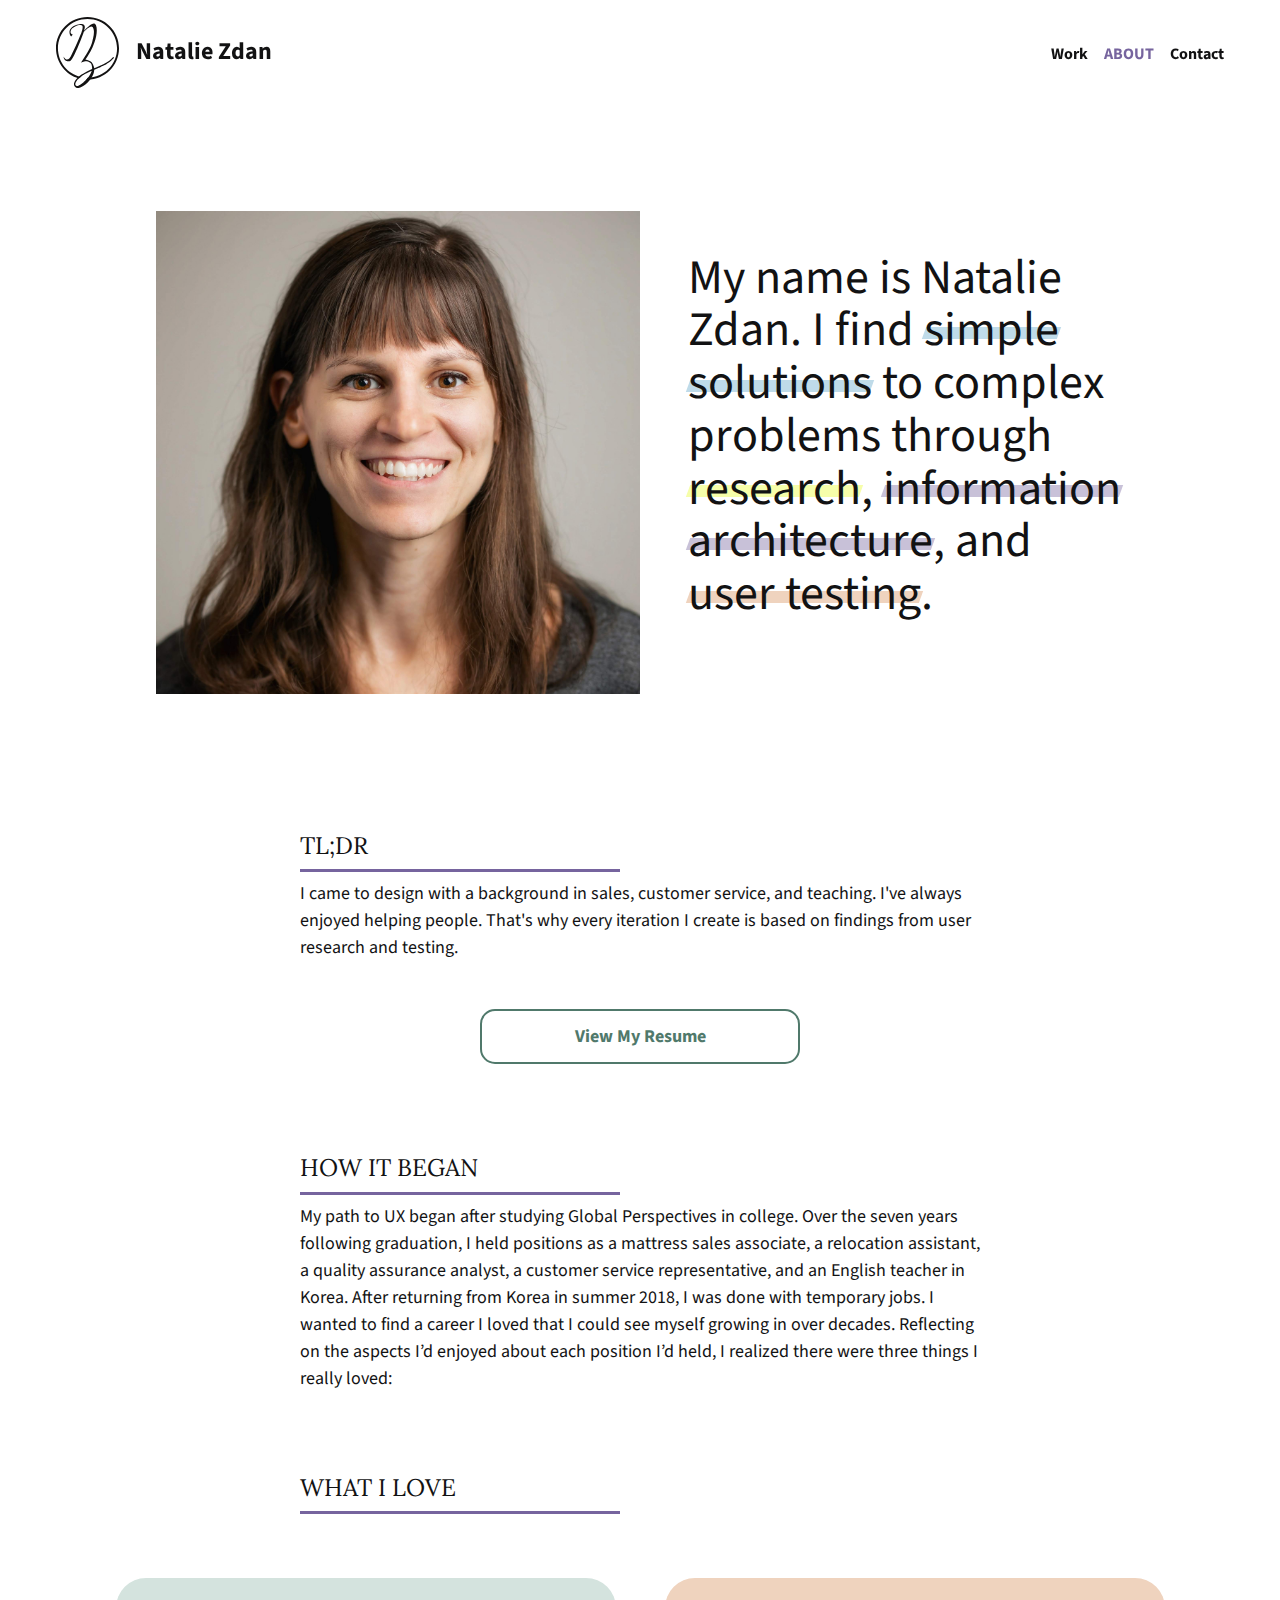
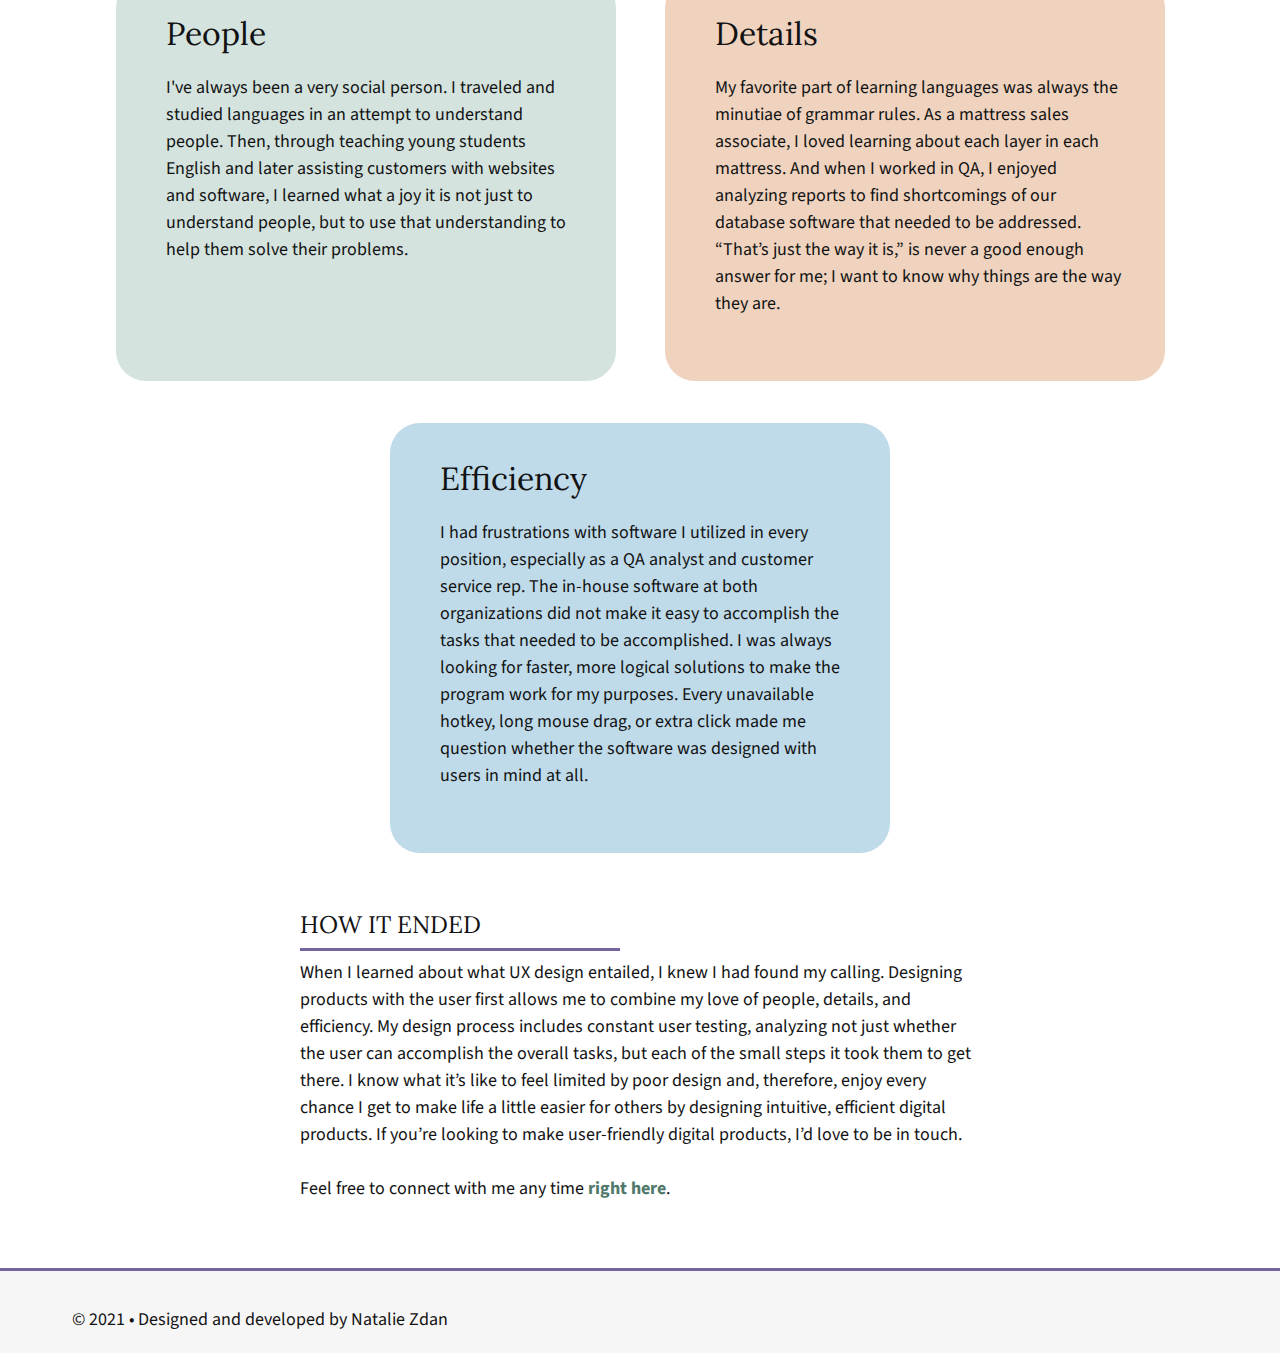
==== commit 4b863992: "updated resume and copyright year" ====
--- a/bio.html
+++ b/bio.html
@@ -146,7 +146,7 @@
                 <li><a href="https://twitter.com/nataliezdan" target="_blank"><i class="fab fa-twitter"></i></a></li>
                 <li><a href="mailto:natalie.zdan@gmail.com" target="_blank"><i class="fas fa-envelope"></i></a></li>
             </ul>
-            <p>© 2019 • Designed and developed by Natalie Zdan</p>
+            <p>© 2021 • Designed and developed by Natalie Zdan</p>
         </footer>
     </div>
     <script src="https://code.jquery.com/jquery-3.3.1.min.js"></script>
--- a/css/style.css
+++ b/css/style.css
@@ -28,6 +28,19 @@
 html {
     font-size: 10px;
     font-family: 'Source Sans Pro', Helvetica, sans-serif;
+}
+
+.blue {
+    background-color: var(--light-blue);
+}
+
+
+.gray {
+    background-color: var(--gray-white);
+}
+
+.orange {
+    background-color: var(--light-orange);
 }
 
 p {
@@ -134,7 +147,7 @@
 .scroll-indicator {
     position: fixed;
     top: 100px;
-    z-index: 5;
+    z-index: 6;
     width: 100%;
     background-color: var(--gray-white);
 }
@@ -148,6 +161,7 @@
 .progress-bar {
     height: 6px;
     background: var(--purple);
+
 }
 
 main {
@@ -175,13 +189,7 @@
     grid-column: 2;
 }
 
-
-/* .chevron {
-    margin: 16rem 50% 8rem 50%;
-} */
-
 .project {
-    background-color: var(--light-blue);
     grid-row: 2 / span 1;
     grid-column: 1 /span 8;
     padding-left: 16px;
@@ -289,9 +297,7 @@
     color: var(--black);
 }
 
-.project-2 {
-    background-color: var(--gray-white);
-}
+
 
 
 
@@ -308,7 +314,7 @@
     align-items: center;
     padding: 1.6rem;
     top: 0;
-    z-index: 5;
+    z-index: 6;
 }
 
 nav ul {
@@ -557,7 +563,7 @@
 
 .flow-container {
     position: relative;
-
+    margin-top: 2.4rem;
 }
 
 .flow-summary {
@@ -586,12 +592,6 @@
     font-weight: 700;
 }
 
-
-
-
-
-
-
 .hifi-menu-img {
     max-width: 24rem;
 }
@@ -600,9 +600,11 @@
     max-width: 40rem;
 }
 
+
+
 .hi-fi-mocks {
     position: relative;
-    background-color: var(--gray-white);
+
     margin-top: 0rem;
     padding-bottom: 4rem;
 
@@ -925,15 +927,14 @@
     border: 0;
 }
 
+
 .wireframes {
-    background-color: var(--light-blue);
     grid-column: 1/9;
     display: grid;
     grid-template-columns: minmax(1px, auto) repeat(6, minmax(30px, 100px)) minmax(1px, auto);
     grid-column-gap: 16px;
     padding-bottom: 4rem;
-    margin-top: 4.8rem;
-
+    margin-top: 2.4rem;
 }
 
 .wireframes h2,
@@ -1013,6 +1014,10 @@
     display: grid;
     grid-template-columns: repeat(11, 1fr);
     align-items: center;
+   
+}
+
+.spork-container .screenshot-group {
     padding-bottom: 42px;
 }
 
@@ -1146,16 +1151,16 @@
 .comp-container {
     display: grid;
     grid-gap: 1.6rem;
-    justify-content: center;
+    justify-items: center;
     text-align: center;
     padding: 0 1.6rem 4.8rem 1.6rem;
-}
-
-.comp-logos {
-    justify-self: center;
-}
-
-
+
+}
+
+
+.comp-container img {
+    max-width: 24rem;
+}
 
 .records {
     display: grid;
@@ -1169,8 +1174,7 @@
 /*Spork Info Archictecture*/
 
 
-
-.summary-text {
+.spork-flow-summary {
     background-color: var(--light-green);
     border-radius: 3rem;
     margin: 1rem 2rem 0 2rem;
@@ -1179,12 +1183,106 @@
     padding-top: .8rem;
 }
 
+.first-half-size {
+    grid-column: 2/8;
+}
+
+.second-half-size {
+    grid-column: 2/8;
+    align-self: center;
+}
+
+.sketch-2 {
+    max-width: 32rem;
+    justify-self: center;
+}
+
+.spork-container .wireframes {
+    margin-top: 2.4rem;
+}
+
+.overlapping-imgs {
+    display: grid;
+    grid-column: 1/9;
+    grid-template-columns: minmax(4rem, auto) repeat(6, minmax(30px, 100px)) minmax(4rem, auto);
+    grid-template-rows: 6rem auto;
+    ;
+    margin-bottom: 2.4rem;
+
+}
+
+.under-img {
+    grid-column: 2/6;
+    grid-row: 1;
+    justify-self: end;
+
+}
+
+.over-img {
+    grid-column: 4/8;
+    grid-row: 2;
+    z-index: 1;
+}
+
+/*Spork Branding and Vis Design mobile*/
+.img-text-wrapper {
+    grid-column: 2/8;
+}
+
+.img-text-wrapper p {
+    background-color: var(--light-orange);
+    border-radius: 3rem;
+    margin: 1rem 2rem 0 2rem;
+    padding: 1.6rem 3.2rem;
+    padding-bottom: 1.6rem;
+    padding-bottom: 1.8rem;
+}
+
+.spork-container .wireframes-button {
+    margin-bottom: 10rem;
+}
+
+.spork-container .branding .section-separator-hr {
+    margin-top: 8rem;
+}
+
+
 .background-img {
+    background-image: linear-gradient(rgba(255, 255, 255, 0.7), rgba(255, 255, 255, 0.7)), url("../images/spork/branding-brainstorm.png");
+    background-repeat: no-repeat;
     background-size: cover;
-    margin-top:2.4rem;
-}
-
-
+    background-position: center;
+
+}
+
+.three-img-container {
+    grid-column: 2/8;
+    grid-gap: 1.6rem;
+    display: grid;
+    justify-items: center;
+}
+
+.three-img-container img {
+    max-width: 24rem;
+}
+
+.two-image-container {
+    display: grid;
+    grid-gap: 1.6rem;
+}
+
+.spork-container .vis-design .button {
+    text-align: center;
+    margin: auto;
+    align-self: center;
+}
+
+
+
+.conc-p a:hover::before {
+    height: .6rem;
+    z-index: 2;
+}
 
 /*Bio Page*/
 
@@ -1491,12 +1589,7 @@
 
     .project-1 a {
         grid-column: 2;
-
-    }
-
-    .project-2 a {
-        grid-column: 3;
-
+        align-self: center;
     }
 
     .project-2 .project-info {
@@ -1504,6 +1597,12 @@
         grid-row: 1;
     }
 
+    .project-2 a {
+        grid-column: 3;
+        grid-row: 1;
+    }
+
+    
 
     .project h1 {
         padding-top: 0;
@@ -1601,37 +1700,142 @@
     }
 
     /*Spork case study tablet*/
-    .background-img {
+
+    .comp-container {
+        grid-template-columns: 1fr 1fr;
+    }
+
+
+
+    /*order of hide-mobile and comp-logos is important! comp-logos is second*/
+    .hide-mobile {
+        display: block;
+        grid-row: 2;
+    }
+
+    .comp-logos {
+        grid-row: 1;
+    }
+
+    .bg,
+    .fs {
+        grid-column: 1;
+
+    }
+
+    .ps,
+    .soon {
+        grid-column: 2;
+    }
+
+
+    /*spork info arch tablet*/
+    .spork-container .flow-container {
+        position: relative;
+    }
+
+    .spork-container .flow {
+        margin-left: -20rem;
+    }
+
+    /* .spork-container .flow::after {
+        content: "";
+        width: 100%;
+        height: auto;
+        background: rgba(0, 0, 0, .5);
+        z-index: 100;
+        position: absolute;
+        top: 0;
+        left: 0;
+    } */
+
+    .spork-flow-summary {
+        position: absolute;
+        top: 12rem;
+        max-width: 48rem;
+        right: -10rem;
+    }
+
+
+
+    .sketch-1 {
+        grid-row: 4;
+        grid-column: 1/6;
+        justify-self: end;
+        padding-left: 1.6rem;
+    }
+
+    .sketch-2 {
+        grid-row: 4;
+        grid-column: 6/9;
+        padding-right: 1.6rem;
+        max-width: 100%;
+
+    }
+
+    /* .overlapping-imgs{
+        grid-template-rows: auto 6rem;
+        grid-gap: 2.4rem;
+        margin-bottom: -4rem;
+
+    }*/
+
+    .under-img {
+        grid-column: 1/6;
+        max-width: 40rem;
+        margin-right: 4rem;
+
+    }
+
+    .over-img {
+        grid-column: 4/9;
+        max-width: 40rem;
+        margin-left: 4rem;
+
+    }
+
+    /*Spork vis design and branding tablet*/
+    .img-text-wrapper {
+        grid-column: 1/9;
+        justify-self: center;
         display: grid;
+        grid-template-rows: 8rem 18rem auto;
+    }
+
+    .img-text-wrapper {
+        max-width: 80rem;
+    }
+
+    .img-text-wrapper img {
+        grid-row: 1/3;
+        grid-column: 1;
+    }
+
+    .img-text-wrapper p {
+        grid-row: 2;
+        z-index: 2;
+        grid-column: 1;
+    }
+
+    .three-img-container {
+        grid-template-columns: 1fr 1fr 1fr;
+        margin: 0 -4rem;
+        padding-bottom: 2.4rem;
+        padding-left: 1.6rem;
+        padding-right: 1.6rem;
+
+    }
+
+
+    .two-image-container {
         grid-template-columns: 1fr 1fr;
-    }
-
-    .text-container {
-        grid-column: 1;
-        grid-row: 1;
-        display: grid;
-        grid-template-columns: 16rem auto 30rem auto;
-        grid-template-rows: 8rem auto 30rem auto;
-    }
-
-    .summary-text {
-        grid-column: 2;
-        grid-row: 2;
-        padding-top:5.2rem;
-    }
-
-
-    .overlay,
-    .flow {
-        grid-column: 1;
-        grid-row: 1;
-    }
-
-.overlay {
-   background-color:rgba(0,0,0,.2)
-}
-
-
+        margin: 0 -4rem;
+        align-items: center;
+        padding-left: 1.6rem;
+        padding-right: 1.6rem;
+        padding-bottom: 2.4rem;
+
+    }
 
     /*Bio tablet*/
 
@@ -1704,35 +1908,6 @@
 
     }
 
-    /*Spork tablet*/
-    .comp-container {
-        grid-template-columns: 1fr 1fr;
-    }
-
-
-
-    /*order of hide-mobile and comp-logos is important! comp-logos is second*/
-    .hide-mobile {
-        display: block;
-        grid-row: 2;
-    }
-
-    .comp-logos {
-        grid-row: 1;
-    }
-
-    .bg,
-    .fs {
-        grid-column: 1;
-
-    }
-
-    .ps,
-    .soon {
-        grid-column: 2;
-
-    }
-
 
 
 }
@@ -1875,7 +2050,36 @@
 
 
 
-    .flow
+    .first-half-size {
+        grid-column: 1/5;
+        max-width: 50rem;
+        justify-self: end;
+        align-self: center;
+    }
+
+    .second-half-size {
+        grid-column: 5/9;
+        max-width: 50rem;
+        align-self: center;
+    }
+
+    .sketch-2 {
+        grid-row: 4;
+        max-height: 550px;
+        margin-right: 8.8rem;
+    }
+
+    .sketch-1 {
+        grid-row: 3;
+        justify-self: start;
+    }
+
+
+    .two-image-container {
+        grid-template-columns: 1fr 1fr;
+        margin: 0 -4rem;
+    }
+
     /*Bio desktop*/
 
     .bio-title-section h1 {
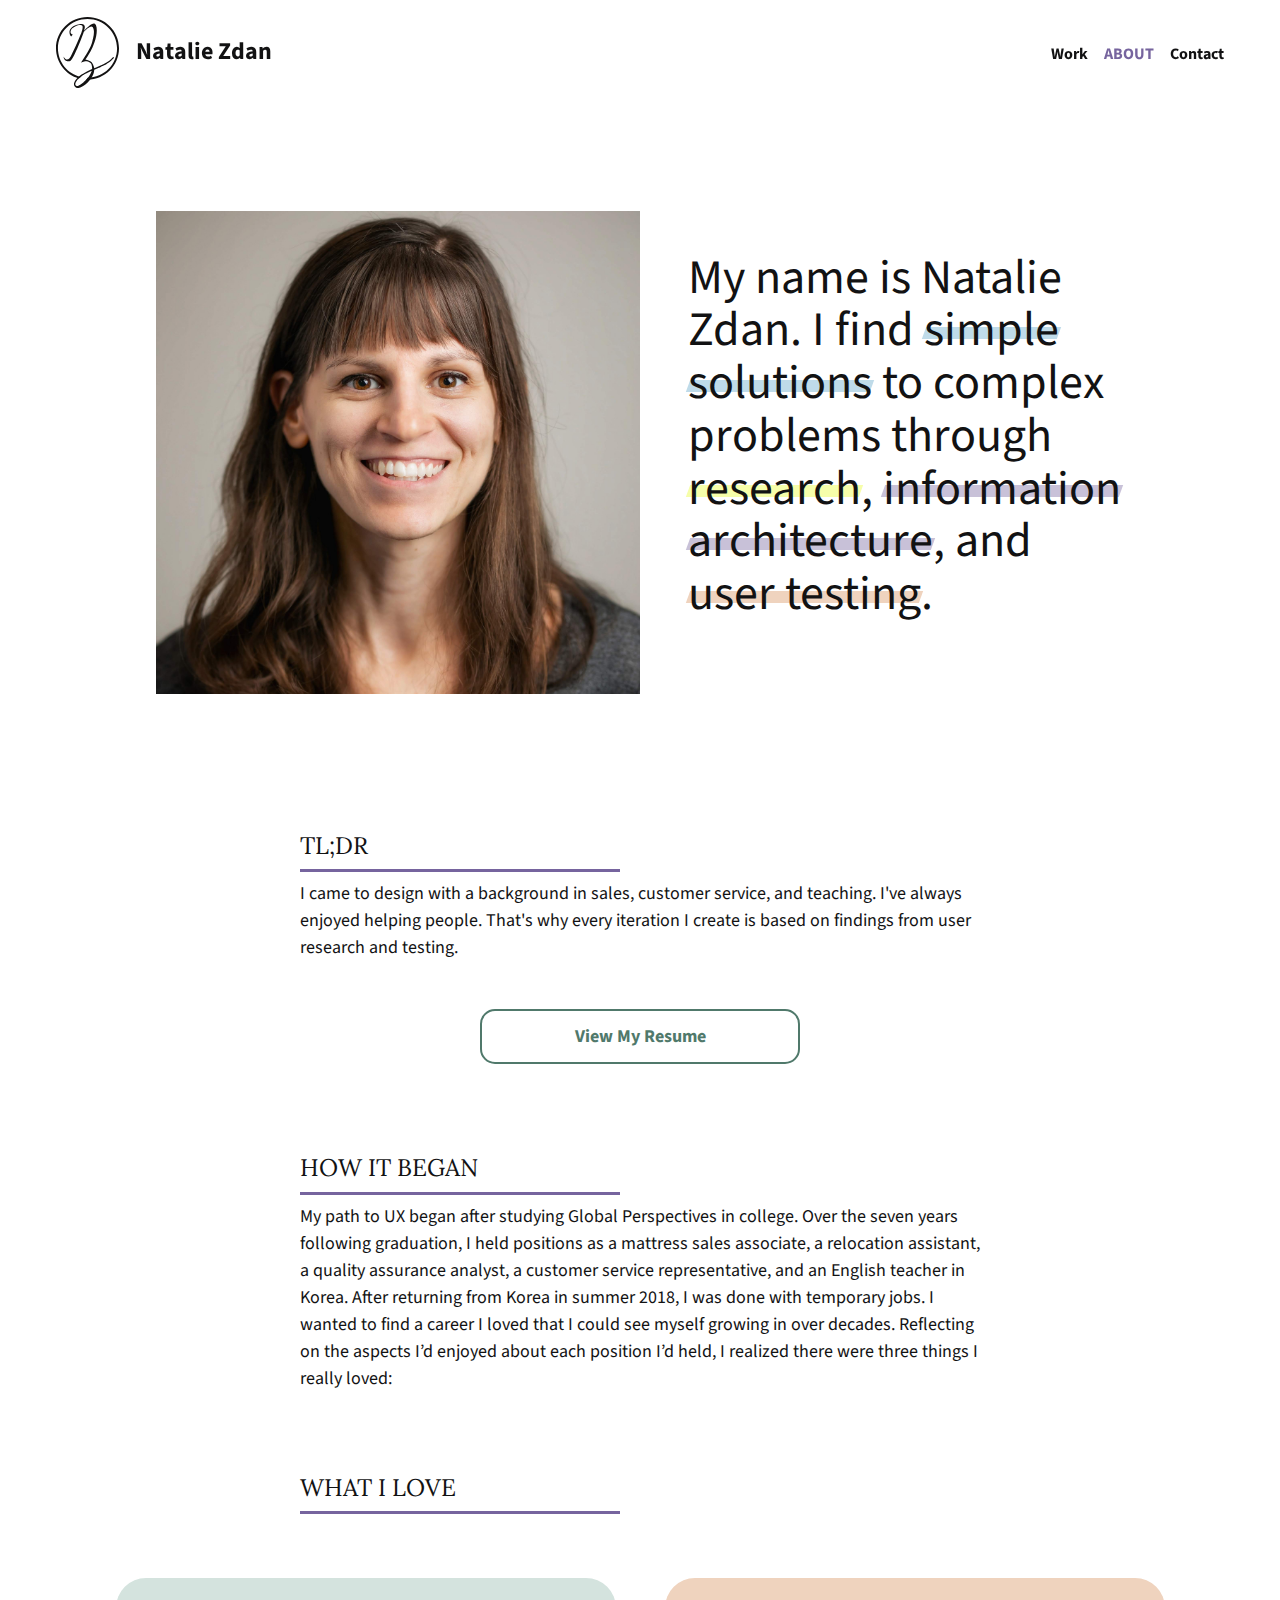
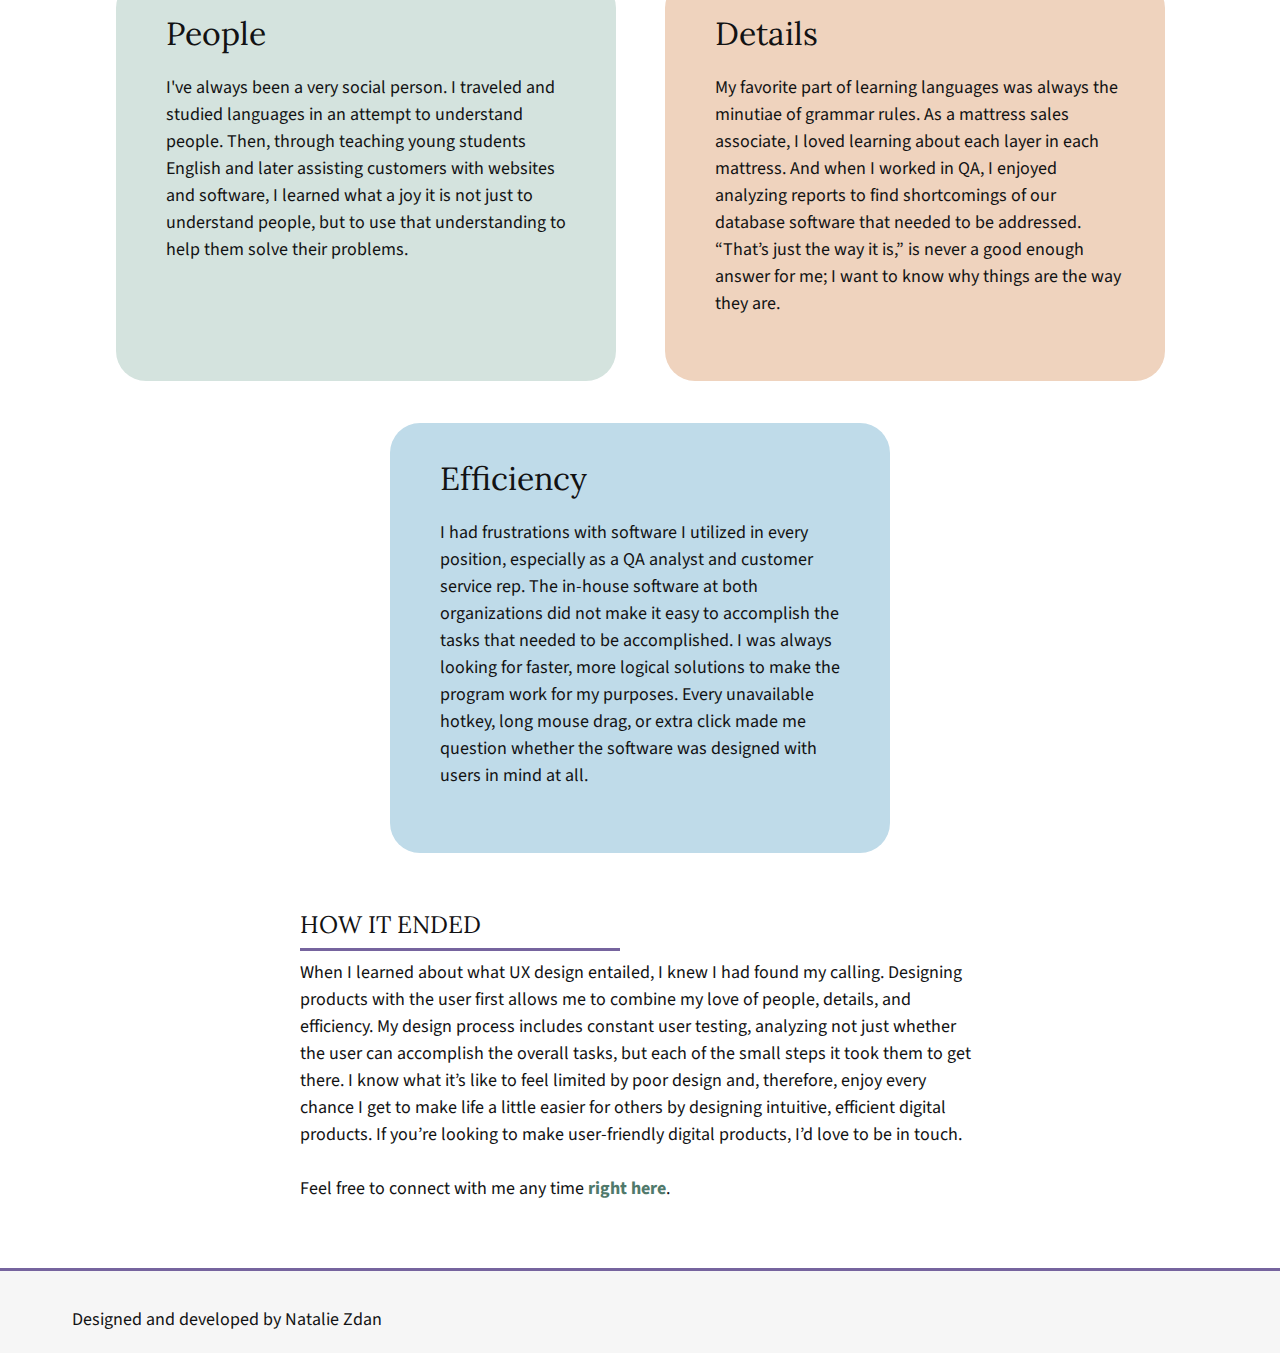
==== commit 9487a8db: "removed copyright date from other pages" ====
--- a/bio.html
+++ b/bio.html
@@ -146,7 +146,7 @@
                 <li><a href="https://twitter.com/nataliezdan" target="_blank"><i class="fab fa-twitter"></i></a></li>
                 <li><a href="mailto:natalie.zdan@gmail.com" target="_blank"><i class="fas fa-envelope"></i></a></li>
             </ul>
-            <p>© 2021 • Designed and developed by Natalie Zdan</p>
+            <p>Designed and developed by Natalie Zdan</p>
         </footer>
     </div>
     <script src="https://code.jquery.com/jquery-3.3.1.min.js"></script>
